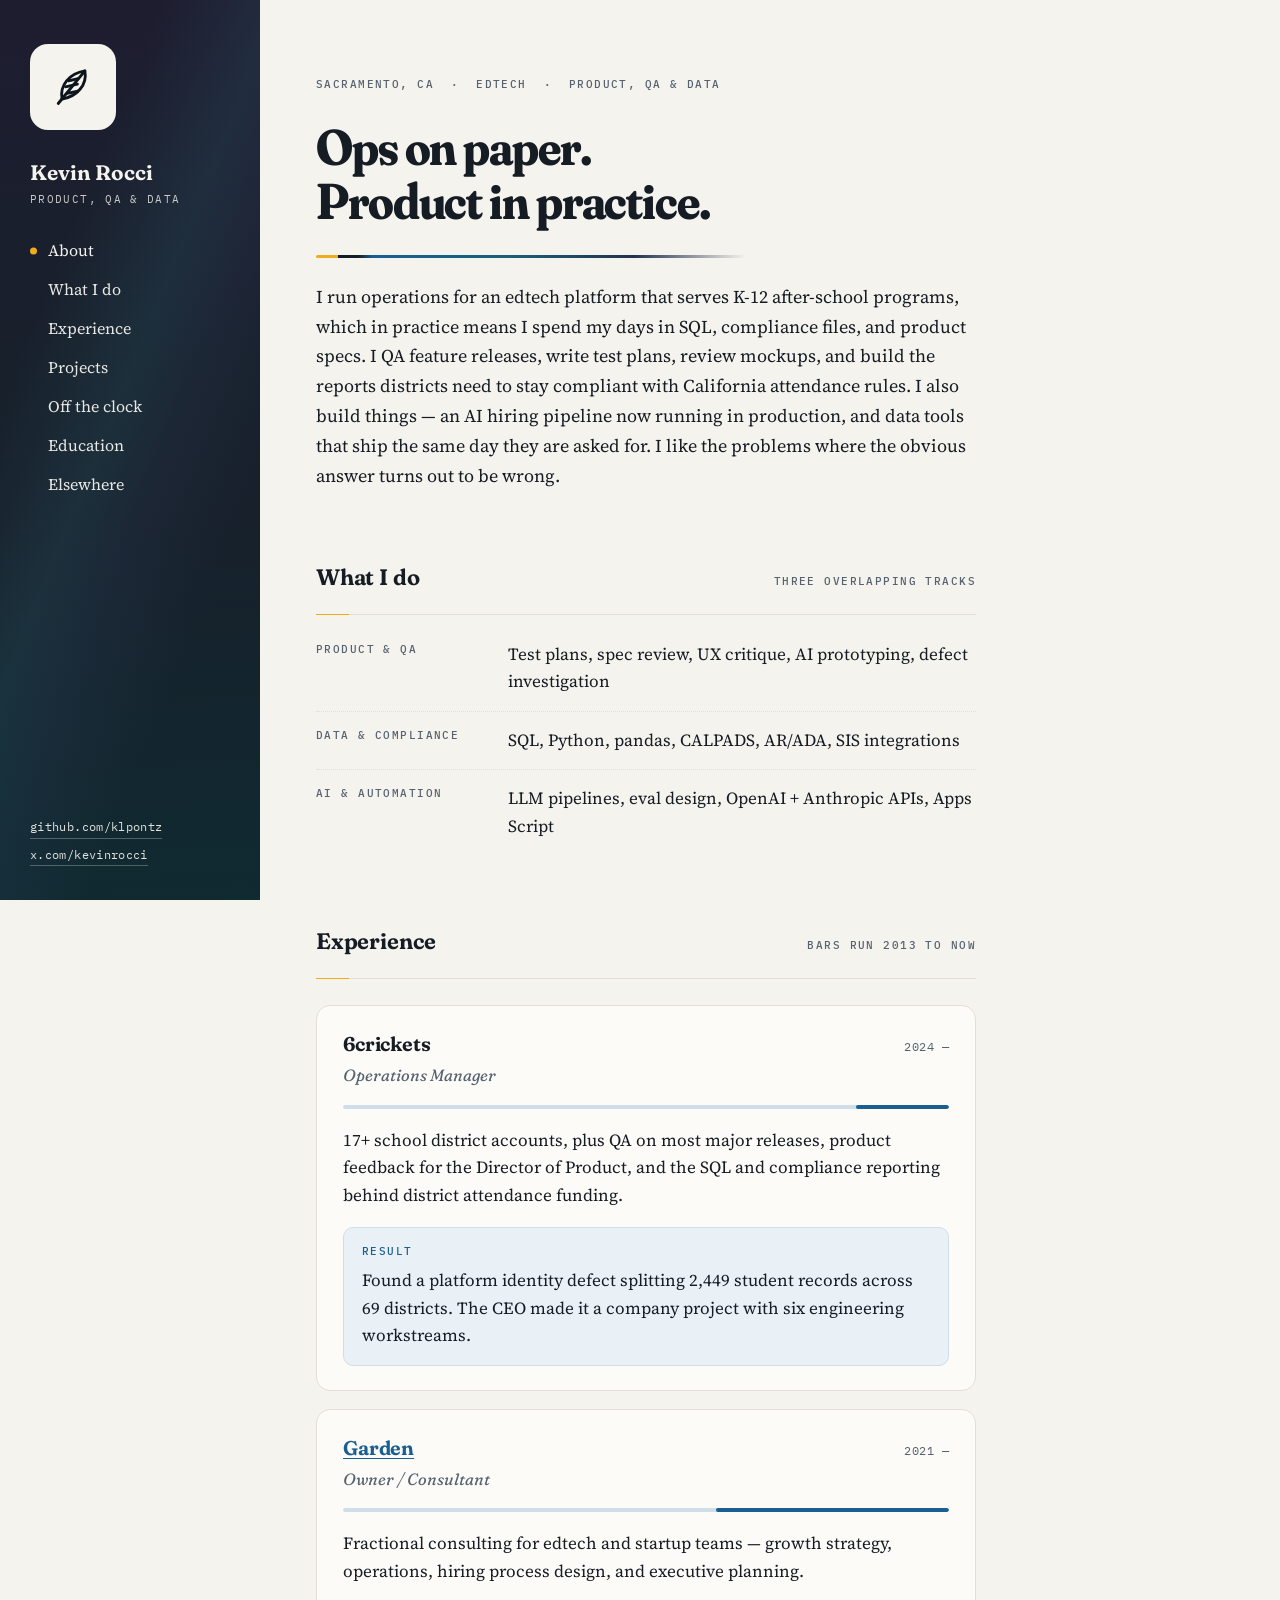
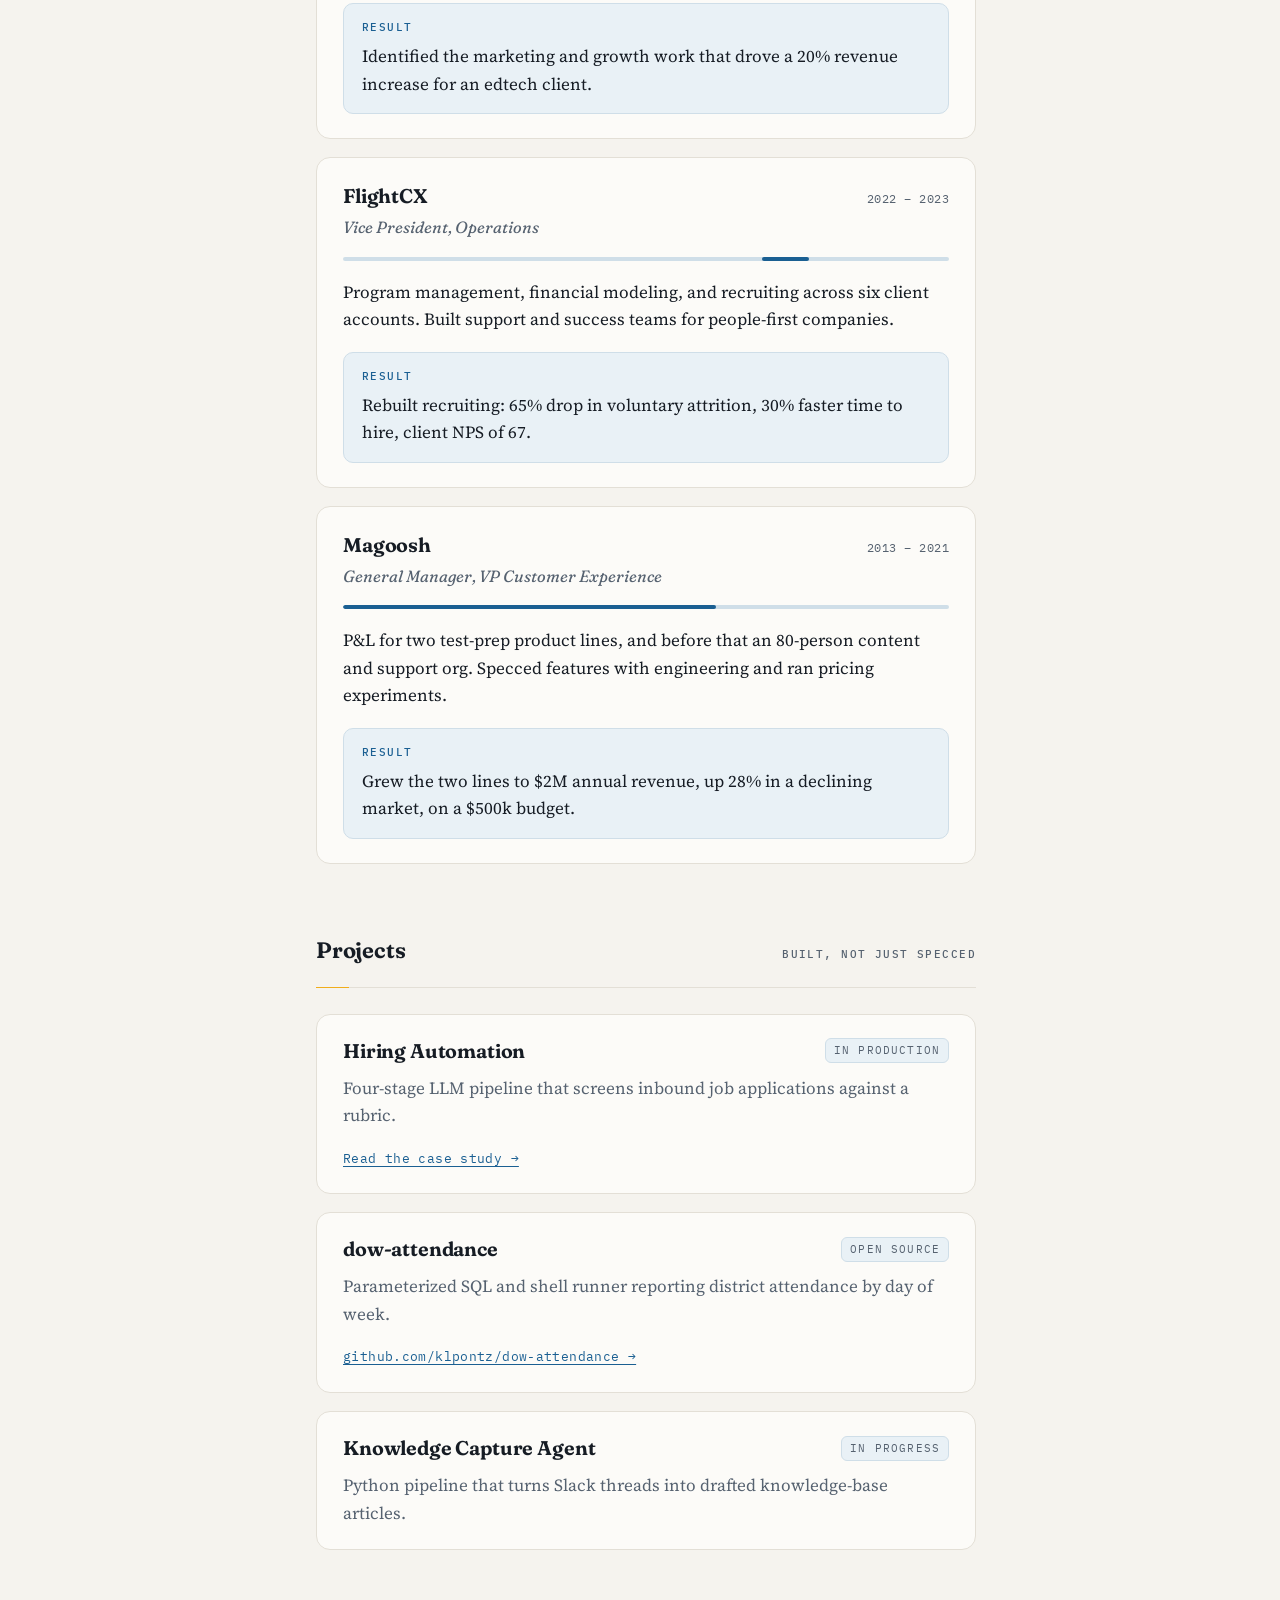
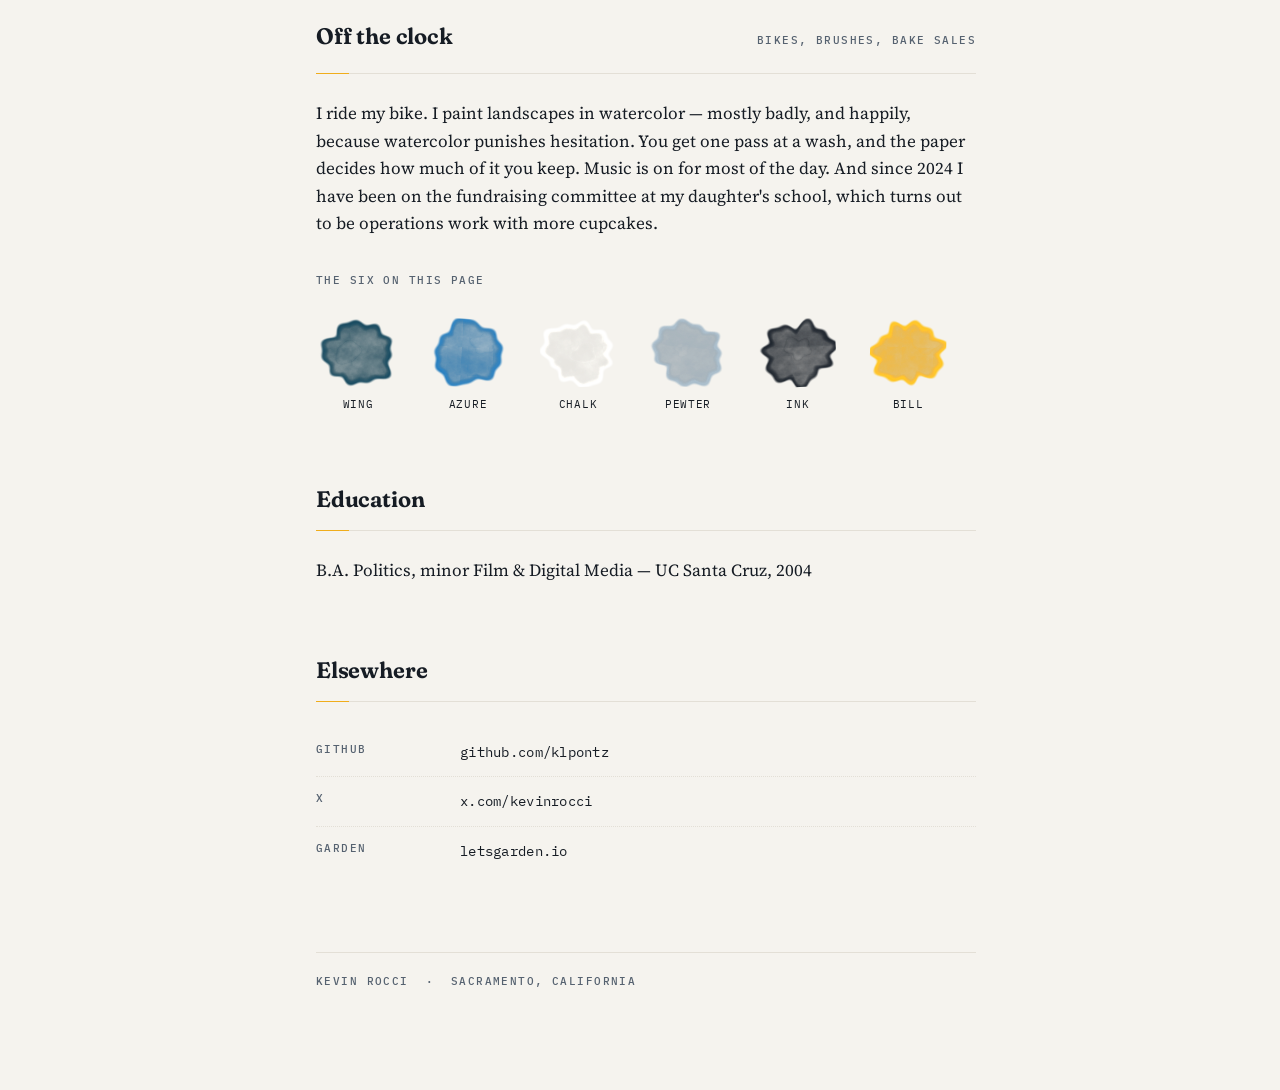
==== index.html @ 020a30ab "Personal site: home page and hiring automation case study Static site, no build step. Two pages shar" ====
<!doctype html>
<html lang="en">
<head>
<meta charset="utf-8">
<meta name="viewport" content="width=device-width, initial-scale=1">
<title>Kevin Rocci</title>
<meta name="description" content="Kevin Rocci — product, QA and data in edtech. Sacramento, California.">
<link rel="preconnect" href="https://fonts.googleapis.com">
<link rel="preconnect" href="https://fonts.gstatic.com" crossorigin>
<link rel="stylesheet" href="https://fonts.googleapis.com/css2?family=Fraunces:ital,opsz,wght,SOFT,WONK@0,9..144,300..900,0..100,0..1;1,9..144,300..900,0..100,0..1&family=Source+Serif+4:ital,opsz,wght@0,8..60,300..700;1,8..60,400..600&family=IBM+Plex+Mono:wght@400;500&display=swap">
<link rel="icon" href="favicon.svg" type="image/svg+xml">
<link rel="stylesheet" href="style.css">
</head>
<body class="home">

<div class="shell">

  <aside class="rail">
    <div class="monogram" role="img" aria-label="Feather"><svg viewBox="0 0 24 24" fill="none" stroke="currentColor" stroke-width="1.5" stroke-linecap="round" stroke-linejoin="round" aria-hidden="true"><path d="M18.2 3.6c1.4 7.3-4.2 13.4-11.9 14.7C4.9 11.3 10 4.9 18.2 3.6Z"/><path d="M4.3 20.6 18.2 3.6"/><path d="M8.9 15.3l5.6-1.1M8.1 11.9l6.2-1.4M9.7 8.8l4.9-1.2"/></svg></div>
    <div>
      <p class="rail-name">Kevin Rocci</p>
      <p class="rail-role">Product, QA &amp; Data</p>
    </div>

    <nav class="nav" aria-label="Sections">
      <a href="#about">About</a>
      <a href="#what-i-do">What I do</a>
      <a href="#experience">Experience</a>
      <a href="#projects">Projects</a>
      <a href="#off-the-clock">Off the clock</a>
      <a href="#education">Education</a>
      <a href="#elsewhere">Elsewhere</a>
    </nav>

    <div class="rail-foot">
      <a href="https://github.com/klpontz">github.com/klpontz</a>
      <a href="https://x.com/kevinrocci">x.com/kevinrocci</a>
    </div>
  </aside>

  <main>
    <div class="col">

      <header id="about">
        <p class="label" style="margin:0 0 26px">Sacramento, CA &nbsp;·&nbsp; Edtech &nbsp;·&nbsp; Product, QA &amp; Data</p>
        <h1>Ops on paper.<br>Product in practice.</h1>
        <div class="rule"></div>
        <p class="intro">I run operations for an edtech platform that serves K&#8209;12 after-school programs, which in practice means I spend my days in SQL, compliance files, and product specs. I QA feature releases, write test plans, review mockups, and build the reports districts need to stay compliant with California attendance rules. I also build things — an AI hiring pipeline now running in production, and data tools that ship the same day they are asked for. I like the problems where the obvious answer turns out to be wrong.</p>
      </header>

      <section id="what-i-do">
        <div class="sec-head">
          <h2>What I do</h2>
          <p class="label">Three overlapping tracks</p>
        </div>
        <dl class="skills">
          <div class="skill">
            <dt class="label">Product &amp; QA</dt>
            <dd>Test plans, spec review, UX critique, AI prototyping, defect investigation</dd>
          </div>
          <div class="skill">
            <dt class="label">Data &amp; Compliance</dt>
            <dd>SQL, Python, pandas, CALPADS, AR/ADA, SIS integrations</dd>
          </div>
          <div class="skill">
            <dt class="label">AI &amp; Automation</dt>
            <dd>LLM pipelines, eval design, OpenAI + Anthropic APIs, Apps Script</dd>
          </div>
        </dl>
      </section>

      <section id="experience">
        <div class="sec-head">
          <h2>Experience</h2>
          <p class="label">Bars run 2013 to now</p>
        </div>

        <div class="cards">

          <article class="card">
            <div class="card-head">
              <div>
                <h3>6crickets</h3>
                <p class="binomial">Operations Manager</p>
              </div>
              <span class="when">2024 —</span>
            </div>
            <div class="span"><i style="--a:84.6%; --w:15.4%"></i></div>
            <p class="did">17+ school district accounts, plus QA on most major releases, product feedback for the Director of Product, and the SQL and compliance reporting behind district attendance funding.</p>
            <div class="note">
              <span class="label">Result</span>
              <p>Found a platform identity defect splitting 2,449 student records across 69 districts. The CEO made it a company project with six engineering workstreams.</p>
            </div>
          </article>

          <article class="card">
            <div class="card-head">
              <div>
                <h3><a href="https://letsgarden.io/">Garden</a></h3>
                <p class="binomial">Owner / Consultant</p>
              </div>
              <span class="when">2021 —</span>
            </div>
            <div class="span"><i style="--a:61.5%; --w:38.5%"></i></div>
            <p class="did">Fractional consulting for edtech and startup teams — growth strategy, operations, hiring process design, and executive planning.</p>
            <div class="note">
              <span class="label">Result</span>
              <p>Identified the marketing and growth work that drove a 20% revenue increase for an edtech client.</p>
            </div>
          </article>

          <article class="card">
            <div class="card-head">
              <div>
                <h3>FlightCX</h3>
                <p class="binomial">Vice President, Operations</p>
              </div>
              <span class="when">2022 – 2023</span>
            </div>
            <div class="span"><i style="--a:69.2%; --w:7.7%"></i></div>
            <p class="did">Program management, financial modeling, and recruiting across six client accounts. Built support and success teams for people-first companies.</p>
            <div class="note">
              <span class="label">Result</span>
              <p>Rebuilt recruiting: 65% drop in voluntary attrition, 30% faster time to hire, client NPS of 67.</p>
            </div>
          </article>

          <article class="card">
            <div class="card-head">
              <div>
                <h3>Magoosh</h3>
                <p class="binomial">General Manager, VP Customer Experience</p>
              </div>
              <span class="when">2013 – 2021</span>
            </div>
            <div class="span"><i style="--a:0%; --w:61.5%"></i></div>
            <p class="did">P&amp;L for two test-prep product lines, and before that an 80-person content and support org. Specced features with engineering and ran pricing experiments.</p>
            <div class="note">
              <span class="label">Result</span>
              <p>Grew the two lines to $2M annual revenue, up 28% in a declining market, on a $500k budget.</p>
            </div>
          </article>

        </div>
      </section>

      <section id="projects">
        <div class="sec-head">
          <h2>Projects</h2>
          <p class="label">Built, not just specced</p>
        </div>

        <div class="cards proj">

          <article class="card">
            <div class="card-head">
              <h3>Hiring Automation</h3>
              <span class="tag">In production</span>
            </div>
            <p class="did">Four-stage LLM pipeline that screens inbound job applications against a rubric.</p>
            <p class="go-row"><a class="go" href="work/hiring-automation/">Read the case study &rarr;</a></p>
          </article>

          <article class="card">
            <div class="card-head">
              <h3>dow-attendance</h3>
              <span class="tag">Open source</span>
            </div>
            <p class="did">Parameterized SQL and shell runner reporting district attendance by day of week.</p>
            <p class="go-row"><a class="go" href="https://github.com/klpontz/dow-attendance">github.com/klpontz/dow-attendance &rarr;</a></p>
          </article>

          <article class="card">
            <div class="card-head">
              <h3>Knowledge Capture Agent</h3>
              <span class="tag">In progress</span>
            </div>
            <p class="did">Python pipeline that turns Slack threads into drafted knowledge-base articles.</p>
          </article>

        </div>
      </section>

      <section id="off-the-clock">
        <div class="sec-head">
          <h2>Off the clock</h2>
          <p class="label">Bikes, brushes, bake sales</p>
        </div>
        <p style="margin:0">I ride my bike. I paint landscapes in watercolor — mostly badly, and happily, because watercolor punishes hesitation. You get one pass at a wash, and the paper decides how much of it you keep. Music is on for most of the day. And since 2024 I have been on the fundraising committee at my daughter's school, which turns out to be operations work with more cupcakes.</p>

        <p class="label" style="margin:34px 0 0">The six on this page</p>
        <div class="swatches">
          <div class="chip-wrap"><div class="chip c1"></div><span class="chip-name">Wing</span></div>
          <div class="chip-wrap"><div class="chip c2"></div><span class="chip-name">Azure</span></div>
          <div class="chip-wrap"><div class="chip c3"></div><span class="chip-name">Chalk</span></div>
          <div class="chip-wrap"><div class="chip c4"></div><span class="chip-name">Pewter</span></div>
          <div class="chip-wrap"><div class="chip c5"></div><span class="chip-name">Ink</span></div>
          <div class="chip-wrap"><div class="chip c6"></div><span class="chip-name">Bill</span></div>
        </div>
      </section>

      <section id="education">
        <div class="sec-head">
          <h2>Education</h2>
        </div>
        <p style="margin:0">B.A. Politics, minor Film &amp; Digital Media — UC Santa Cruz, 2004</p>
      </section>

      <section id="elsewhere">
        <div class="sec-head">
          <h2>Elsewhere</h2>
        </div>
        <div class="links">
          <a href="https://github.com/klpontz">
            <span class="label">GitHub</span>
            <span class="dest">github.com/klpontz</span>
          </a>
          <a href="https://x.com/kevinrocci">
            <span class="label">X</span>
            <span class="dest">x.com/kevinrocci</span>
          </a>
          <a href="https://letsgarden.io/">
            <span class="label">Garden</span>
            <span class="dest">letsgarden.io</span>
          </a>
        </div>

        <footer>
          <p class="label" style="margin:0">Kevin Rocci &nbsp;·&nbsp; Sacramento, California</p>
        </footer>
      </section>

    </div>
  </main>
</div>

<script src="nav.js"></script>
</body>
</html>
---- style.css ----
/* ------------------------------------------------------------------
   kevinrocci.com — shared stylesheet

   Palette      Yellow-billed magpie (Pica nuttalli), a Central Valley
                endemic. Two large neutral fields interrupted by two
                saturated marks — the iridescent wing and the bill.
                See the :root block for the six values and the reasoning.

   Layout       Fixed 260px iridescent rail, chalk content column.
                Collapses to a top bar under 880px.
   Type         Fraunces (display, WONK axis on — the wobble is the
                point), Source Serif 4 (body), IBM Plex Mono (labels).
   Cards        Field-guide entries, not data tables. Employer reads as
                a common name, role as its binomial in italic. Each card
                carries a span bar on a shared 2013–now axis, so reading
                down the stack shows the arc.
   Theme        Deliberately single-theme. Every color painted
                explicitly, so the page holds on any ground.
   Swatches     Real PNG washes, generated by tools/make-swatches.py
                into img/magpie/. Re-run to reroll, or change SEED for a
                different set of accidents. To use hand-painted scans
                instead, drop them in under the same six filenames.

   Page classes body.home and body.case carry the few divergences.
   ------------------------------------------------------------------ */

:root {
  /* ------------------------------------------------------------------
     Yellow-billed magpie (Pica nuttalli) — a Central Valley endemic,
     which is to say it lives here and almost nowhere else.

     The bird is built from two enormous neutral fields interrupted by
     exactly two saturated marks: the iridescent wing and the bill. The
     page is built the same way. Nothing sits in the middle.

     The black is never #000 — a magpie's black is structural colour,
     shifting blue, green and violet with the angle of the light. The
     rail carries that shift. The white is warm, not paper-white.
     ------------------------------------------------------------------ */
  --ground:    #F5F3EE;  /* belly and scapulars */
  --surface:   #FCFBF8;  /* the same, one step up */
  --text:      #161C24;  /* head and breast */
  --text-soft: #566270;
  --rail-bg:   #17202B;  /* base of the iridescent black */
  --rail-deep: #0E141B;
  --rail-fg-rgb: 245, 243, 238;
  --accent:    #1A5F92;  /* the blue that catches the light */
  --fill-edge: #CFDEE8;
  --fill:      #E9F1F6;
  --spark:     #F0AD1B;  /* bill and eye ring */
  --line:      #E3DFD6;

  /* Iridescence, sampled across the wing and tail. Violet at the head
     end, teal at the tail end — the direction the bird actually runs. */
  --irid-violet: #1E1D30;
  --irid-blue:   #17202B;
  --irid-teal:   #102A31;

  --rail-w: 260px;
  --display: "Fraunces", "Source Serif 4", Charter, Georgia, serif;
  --serif: "Source Serif 4", Charter, "Iowan Old Style", Georgia, serif;
  --mono:  "IBM Plex Mono", ui-monospace, SFMono-Regular, Menlo, monospace;
}

* { box-sizing: border-box; }

html { -webkit-text-size-adjust: 100%; }

body {
  margin: 0;
  background: var(--ground);
  color: var(--text);
  font-family: var(--serif);
  font-size: 17px;
  line-height: 1.62;
  -webkit-font-smoothing: antialiased;
}

img { max-width: 100%; }

a { color: var(--accent); text-decoration-thickness: 1px; text-underline-offset: 3px; }
a:hover { color: var(--text); text-decoration-color: var(--spark); }
:focus-visible { outline: 2px solid var(--spark); outline-offset: 3px; border-radius: 4px; }

.label {
  font-family: var(--mono);
  font-size: 11px;
  font-weight: 500;
  letter-spacing: 0.13em;
  text-transform: uppercase;
  color: var(--text-soft);
}

/* ---------- shell ---------- */

.shell { display: flex; min-height: 100vh; align-items: stretch; }

/* ---------- rail ---------- */

.rail {
  width: var(--rail-w);
  flex: 0 0 var(--rail-w);
  /* Structural colour, not pigment. A magpie's black is an
     interference effect, so it shifts violet at the head and teal down
     the tail. Two stacked gradients: the body shift, and a soft sheen
     raking across it the way light catches the barbs. */
  background:
    linear-gradient(112deg,
      transparent 26%,
      rgba(64, 148, 168, 0.13) 45%,
      rgba(96, 122, 190, 0.07) 56%,
      transparent 72%),
    linear-gradient(176deg,
      var(--irid-violet) 0%,
      var(--irid-blue) 42%,
      var(--irid-blue) 58%,
      var(--irid-teal) 100%);
  background-color: var(--rail-bg);
  color: var(--ground);
  padding: 44px 30px 34px;
  display: flex;
  flex-direction: column;
  gap: 30px;
  position: sticky;
  top: 0;
  height: 100vh;
}
body.case .rail { padding: 40px 30px 34px; gap: 26px; }

.back {
  font-family: var(--mono);
  font-size: 11.5px;
  letter-spacing: 0.08em;
  text-transform: uppercase;
  color: rgba(var(--rail-fg-rgb), 0.88);
  text-decoration: none;
}
.back:hover { color: var(--spark); }

/* The white block on the dark rail is the magpie's scapular patch —
   the one hard-edged white shape on an otherwise black bird. It is why
   the mark sits in a filled box rather than floating free. */
.monogram {
  width: 86px; height: 86px;
  background: var(--ground);
  color: var(--rail-deep);
  display: grid; place-items: center;
  border-radius: 18px;
  text-decoration: none;
}
.monogram svg { width: 46px; height: 46px; display: block; }
body.case .monogram { width: 74px; height: 74px; border-radius: 16px; }
body.case .monogram svg { width: 40px; height: 40px; }
a.monogram:hover { color: var(--accent); }

.rail-name { font-size: 21px; font-weight: 600; line-height: 1.2; margin: 0; }
body.case .rail-name { font-size: 19px; line-height: 1.25; }

.rail-role {
  font-family: var(--mono); font-size: 10.5px; letter-spacing: 0.13em;
  text-transform: uppercase; color: rgba(var(--rail-fg-rgb), 0.80); margin: 6px 0 0;
}

.nav { display: flex; flex-direction: column; gap: 1px; margin-top: -6px; }
body.case .nav { margin-top: 0; }

.nav a {
  position: relative; display: block;
  padding: 6px 0 6px 18px;
  font-size: 16px;
  color: rgba(var(--rail-fg-rgb), 0.94);
  text-decoration: none;
  transition: color 140ms ease;
}
body.case .nav a { padding: 5px 0 5px 18px; font-size: 15.5px; }

.nav a::before {
  content: ""; position: absolute; left: 0; top: 50%;
  width: 7px; height: 7px; border-radius: 50%;
  background: var(--spark);
  transform: translateY(-50%) scale(0);
  transition: transform 160ms ease;
}
.nav a:hover, .nav a.is-active { color: var(--ground); }
.nav a.is-active::before { transform: translateY(-50%) scale(1); }

.rail-foot { margin-top: auto; display: flex; flex-direction: column; gap: 6px; }
.rail-foot a {
  font-family: var(--mono); font-size: 12px; letter-spacing: 0.03em;
  color: rgba(var(--rail-fg-rgb), 0.92); text-decoration: none;
  border-bottom: 1px solid rgba(var(--rail-fg-rgb), 0.28);
  align-self: flex-start; padding-bottom: 1px;
}
.rail-foot a:hover { color: var(--ground); border-bottom-color: var(--spark); }

/* ---------- content ---------- */

main { flex: 1 1 auto; min-width: 0; padding: 76px 56px 100px; }
body.case main { padding: 72px 56px 110px; }

.col { max-width: 660px; }
body.case .col { max-width: 680px; }

h1 {
  font-size: clamp(2.4rem, 4.6vw, 3.15rem);
  font-weight: 600; line-height: 1.08; letter-spacing: -0.015em;
  margin: 0; text-wrap: balance;
}
body.case h1 { font-size: clamp(2.2rem, 4.2vw, 2.95rem); line-height: 1.1; }

/* The rule reads left to right the way the bird does: bill, head,
   wing, then that ridiculous tail running out to nothing. A
   yellow-billed magpie's tail is longer than its body, so the rule is
   long and thin rather than short and thick. */
.rule {
  width: 100%;
  max-width: 430px;
  height: 3px;
  border-radius: 2px;
  margin: 26px 0 24px;
  background: linear-gradient(90deg,
    var(--spark) 0, var(--spark) 22px,
    var(--text) 22px, var(--text) 42px,
    var(--accent) 56px,
    #1C5E77 46%,
    #23324F 74%,
    rgba(35, 50, 79, 0) 100%);
}
body.case .rule { margin: 24px 0 26px; }

.intro { margin: 0; font-size: 18px; line-height: 1.66; }
.lede { font-size: 18.5px; line-height: 1.6; margin: 0; }

section { margin-top: 68px; scroll-margin-top: 28px; }
body.case section { margin-top: 60px; scroll-margin-top: 26px; }

h2 { font-size: 1.4rem; font-weight: 600; letter-spacing: -0.008em; margin: 0; }
body.case h2 { font-size: 1.45rem; letter-spacing: -0.01em; margin: 0 0 18px; text-wrap: balance; }
h2 .n {
  font-family: var(--mono); font-size: 12px; font-weight: 500;
  letter-spacing: 0.1em; color: var(--accent);
  display: block; margin-bottom: 7px;
}

body.case p { margin: 0 0 17px; }
body.case section p:last-child { margin-bottom: 0; }

strong { font-weight: 600; }

.sec-head {
  display: flex; align-items: baseline; justify-content: space-between; gap: 24px;
  padding-bottom: 12px; margin-bottom: 26px;
  /* A hairline that starts as bill yellow and hands off to the rule
     colour, so every section carries a trace of the same bird. */
  border-bottom: 1px solid transparent;
  border-image: linear-gradient(90deg,
    var(--spark) 0, var(--spark) 34px,
    var(--line) 34px, var(--line) 100%) 1;
}
.sec-head .label { text-align: right; }

/* ---------- what I do ---------- */

.skills { margin: 0; }
.skill {
  display: grid; grid-template-columns: 172px 1fr; gap: 20px;
  padding: 15px 0; border-top: 1px dotted var(--line);
}
.skill:first-child { border-top: none; padding-top: 0; }
.skill dd { margin: 0; }

/* ---------- field-guide cards ---------- */

.cards { display: flex; flex-direction: column; gap: 18px; }

.card {
  background: var(--surface);
  border: 1px solid var(--line);
  border-radius: 14px;
  padding: 22px 26px 24px;
}

.card-head {
  display: flex; align-items: baseline; justify-content: space-between;
  gap: 18px; flex-wrap: wrap;
}
.card-head h3 { margin: 0; font-size: 1.24rem; font-weight: 600; letter-spacing: -0.008em; }
.card-head .when {
  font-family: var(--mono); font-size: 12px; letter-spacing: 0.04em;
  color: var(--text-soft); white-space: nowrap; font-variant-numeric: tabular-nums;
}
.binomial { font-style: italic; font-size: 1.02rem; color: var(--text-soft); margin: 2px 0 0; }

/* span bar on a shared 2013–now axis */
.span {
  height: 4px; background: var(--fill-edge); border-radius: 3px;
  margin: 16px 0 18px; position: relative; overflow: hidden;
}
.span i {
  position: absolute; top: 0; bottom: 0;
  left: var(--a); width: var(--w); min-width: 9px;
  background: var(--accent); border-radius: 3px;
}

.card p.did { margin: 0; }

.note {
  background: var(--fill);
  border: 1px solid var(--fill-edge);
  border-radius: 10px;
  padding: 15px 18px;
  margin-top: 18px;
}
.note .label { display: block; margin-bottom: 6px; color: var(--accent); }
.note p { margin: 0; }
body.case .note { border-radius: 12px; padding: 18px 22px; margin: 22px 0; }
body.case .note p:last-child { margin-bottom: 0; }

/* ---------- projects ---------- */

.proj .card { padding: 20px 26px 22px; }
.proj .card-head { align-items: center; }
.proj p.did { margin-top: 8px; color: var(--text-soft); }
.proj .go { font-family: var(--mono); font-size: 12.5px; letter-spacing: 0.03em; }
.proj .go-row { margin: 14px 0 0; }

.tag {
  font-family: var(--mono); font-size: 10.5px; letter-spacing: 0.11em;
  text-transform: uppercase; color: var(--text-soft);
  background: var(--fill); border: 1px solid var(--fill-edge);
  padding: 3px 8px; border-radius: 6px; white-space: nowrap;
}

/* ---------- watercolor swatches ---------- */

.swatches { display: flex; flex-wrap: wrap; gap: 26px; margin-top: 30px; }
.chip-wrap { width: 84px; text-align: center; }
.chip {
  width: 76px; height: 68px; margin: 0 auto 9px;
  background-repeat: no-repeat;
  background-position: center;
  background-size: contain;
}
.chip-name {
  font-family: var(--mono); font-size: 10.5px; letter-spacing: 0.07em;
  text-transform: uppercase; display: block; color: var(--text);
}
.chip-src {
  font-size: 12.5px; font-style: italic; color: var(--text-soft);
  display: block; line-height: 1.3; margin-top: 2px;
}

.c1 { background-image: url("img/magpie/swatch-wing.png");   transform: rotate(-4deg); }
.c2 { background-image: url("img/magpie/swatch-azure.png");  transform: rotate(3deg); }
.c3 { background-image: url("img/magpie/swatch-chalk.png");  transform: rotate(-2deg); }
.c4 { background-image: url("img/magpie/swatch-pewter.png"); transform: rotate(5deg); }
.c5 { background-image: url("img/magpie/swatch-ink.png");    transform: rotate(-3deg); }
.c6 { background-image: url("img/magpie/swatch-bill.png");   transform: rotate(2deg); }

/* ---------- link list ---------- */

.links { display: flex; flex-direction: column; }
.links a {
  display: grid; grid-template-columns: 124px 1fr; gap: 20px;
  padding: 13px 0; border-top: 1px dotted var(--line);
  text-decoration: none; color: var(--text);
}
.links a:first-child { border-top: none; }
.links a:hover .dest { color: var(--accent); text-decoration: underline; text-underline-offset: 3px; }
.dest { font-family: var(--mono); font-size: 14px; letter-spacing: 0.02em; }


/* ---------- case study only ---------- */

.meta {
  margin: 30px 0 0;
  border-top: 1px solid var(--line);
  border-bottom: 1px solid var(--line);
  padding: 6px 0;
}
.meta div { display: grid; grid-template-columns: 92px 1fr; gap: 20px; padding: 9px 0; }
.meta div + div { border-top: 1px dotted var(--line); }
.meta p { margin: 0; font-size: 16px; }

/* the four stages are a real sequence, so they are numbered */
.stages { list-style: none; margin: 0; padding: 0; counter-reset: s; }
.stages li {
  counter-increment: s;
  display: grid; grid-template-columns: 46px 1fr; gap: 20px;
  padding: 16px 0;
  border-top: 1px solid var(--line);
}
.stages li:first-child { border-top: none; padding-top: 4px; }
.stages li::before {
  content: counter(s, decimal-leading-zero);
  font-family: var(--mono); font-size: 13px; color: var(--accent);
  padding-top: 4px;
}
.stages h3 { margin: 0 0 3px; font-size: 1.06rem; font-weight: 600; }
.stages p { margin: 0; color: var(--text-soft); }

.find { margin: 26px 0; }
.find h3 { font-size: 1.06rem; font-weight: 600; margin: 0 0 6px; text-wrap: balance; }
.find + .find { border-top: 1px solid var(--line); padding-top: 22px; }

ul.plain { margin: 0 0 17px; padding-left: 20px; }
ul.plain li { margin-bottom: 8px; }

.scroller { overflow-x: auto; border-radius: 12px; border: 1px solid var(--line); background: var(--surface); }
table { border-collapse: collapse; width: 100%; min-width: 520px; font-size: 15.5px; }
th, td { text-align: left; padding: 12px 18px; vertical-align: top; }
thead th {
  font-family: var(--mono); font-size: 10.5px; letter-spacing: 0.12em;
  text-transform: uppercase; color: var(--text-soft); font-weight: 500;
  border-bottom: 1px solid var(--line);
}
tbody tr + tr td { border-top: 1px dotted var(--line); }
tbody td:first-child { padding-right: 26px; }

/* ---------- footer ---------- */

footer { margin-top: 76px; padding-top: 20px; border-top: 1px solid var(--line); }
body.case footer {
  margin-top: 66px;
  display: flex; flex-wrap: wrap; gap: 14px 26px; align-items: baseline;
}

/* ---------- motion ---------- */

@media (prefers-reduced-motion: reduce) { * { transition: none !important; } }

/* ---------- narrow ---------- */

@media (max-width: 880px) {
  .shell { flex-direction: column; }
  .rail, body.case .rail {
    width: 100%; flex: none; height: auto; position: static;
    padding: 26px 24px 22px; gap: 18px;
  }
  .monogram, body.case .monogram { width: 58px; height: 58px; font-size: 24px; border-radius: 11px; }
  .nav, body.case .nav { flex-direction: row; flex-wrap: wrap; gap: 4px 20px; margin-top: 0; }
  .nav a, body.case .nav a { padding: 2px 0 2px 15px; font-size: 15px; }
  .rail-foot { margin-top: 4px; flex-direction: row; flex-wrap: wrap; gap: 16px; }
  main, body.case main { padding: 40px 24px 64px; }
  .skill { grid-template-columns: 1fr; gap: 4px; }
  .card { padding: 19px 20px 21px; }
  .links a { grid-template-columns: 1fr; gap: 3px; }
  .meta div { grid-template-columns: 1fr; gap: 2px; }
  .stages li { grid-template-columns: 1fr; gap: 4px; }
  .stages li::before { padding-top: 0; }
}

/* ------------------------------------------------------------------
   Display face — Fraunces with the WONK axis on.

   Fraunces is a variable "old-style" face with two joy axes: SOFT
   rounds the terminals, WONK swaps in the wobbly single-storey
   alternates. Both are turned up here on purpose. The body face stays
   Source Serif 4, which is quiet enough to read a long case study in.
   Set opsz per size so the large type keeps its contrast.
   ------------------------------------------------------------------ */

h1, h2, h3, .rail-name, .monogram {
  font-family: var(--display);
  font-variation-settings: "SOFT" 60, "WONK" 1;
  font-optical-sizing: auto;
}

h1 {
  font-weight: 700;
  letter-spacing: -0.022em;
  font-variation-settings: "opsz" 120, "SOFT" 70, "WONK" 1;
}
body.case h1 { font-variation-settings: "opsz" 96, "SOFT" 70, "WONK" 1; }

h2 { font-weight: 650; font-variation-settings: "opsz" 40, "SOFT" 60, "WONK" 1; }
h3, .card-head h3 { font-weight: 650; font-variation-settings: "opsz" 24, "SOFT" 60, "WONK" 1; }

.rail-name { font-weight: 650; font-variation-settings: "opsz" 24, "SOFT" 60, "WONK" 1; }
.monogram { font-weight: 700; font-variation-settings: "opsz" 72, "SOFT" 80, "WONK" 1; }

/* The binomial reads as a field-guide sub-name, so it takes the
   display face in italic rather than the body italic. */
.binomial {
  font-family: var(--display);
  font-variation-settings: "opsz" 20, "SOFT" 70, "WONK" 1;
  font-weight: 400;
}

/* ------------------------------------------------------------------
   Small moments — the difference between a resume and a person.
   ------------------------------------------------------------------ */

/* Cards lift a hair on hover. Enough to feel alive, not enough to
   distract while reading. */
.card { transition: transform 200ms ease, border-color 200ms ease; }
.cards a:focus-visible ~ .card { border-color: var(--spark); }
.proj .card:hover, .cards .card:hover {
  transform: translateY(-2px);
  border-color: var(--fill-edge);
}

/* The swatches tilt when you point at them, the way a paint chip does
   when you pick it up. Each already sits at its own angle. */
.chip { transition: transform 260ms cubic-bezier(.34,1.4,.64,1); }
.chip-wrap:hover .chip { transform: rotate(0deg) scale(1.14); }

/* The monogram is the only mark on the page, so let it react. */
.monogram { transition: transform 240ms cubic-bezier(.34,1.4,.64,1); }
.rail:hover .monogram { transform: rotate(-3deg); }

@media (prefers-reduced-motion: reduce) {
  .card:hover, .chip-wrap:hover .chip, .rail:hover .monogram { transform: none; }
}
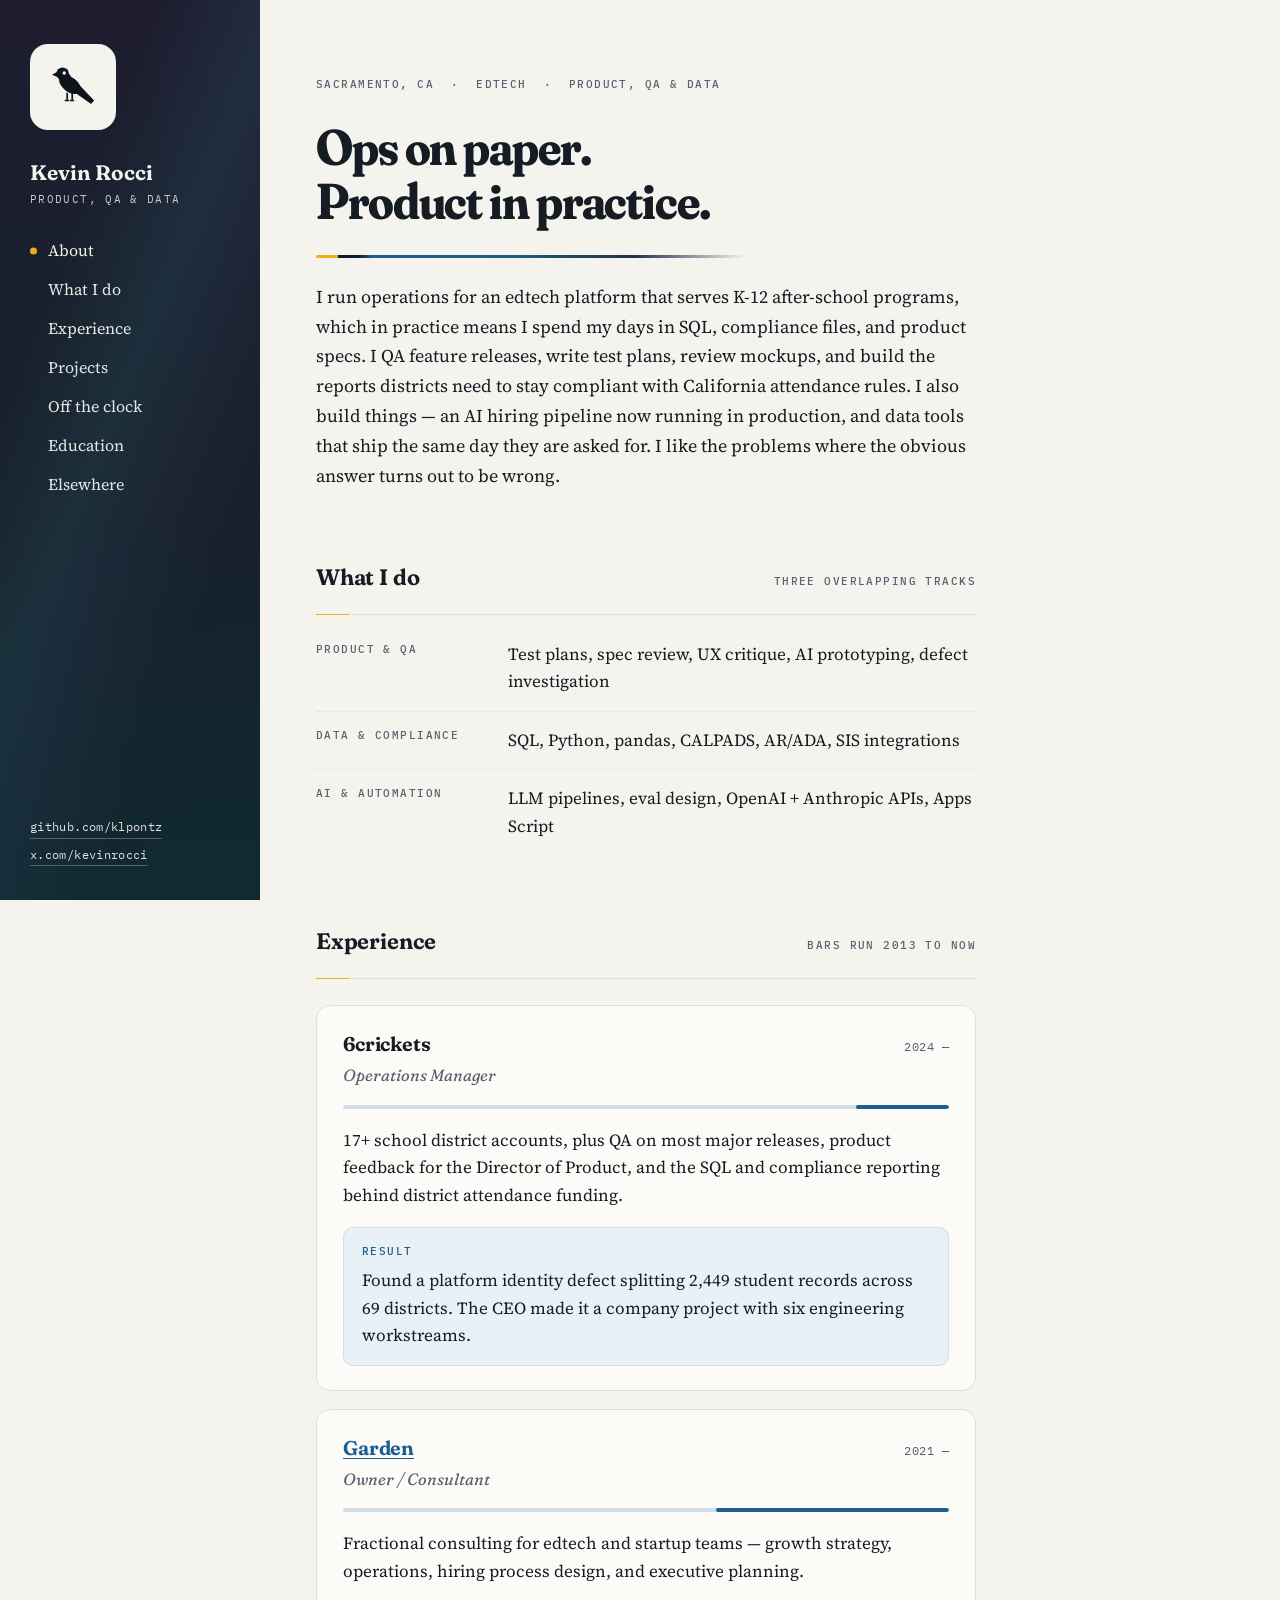
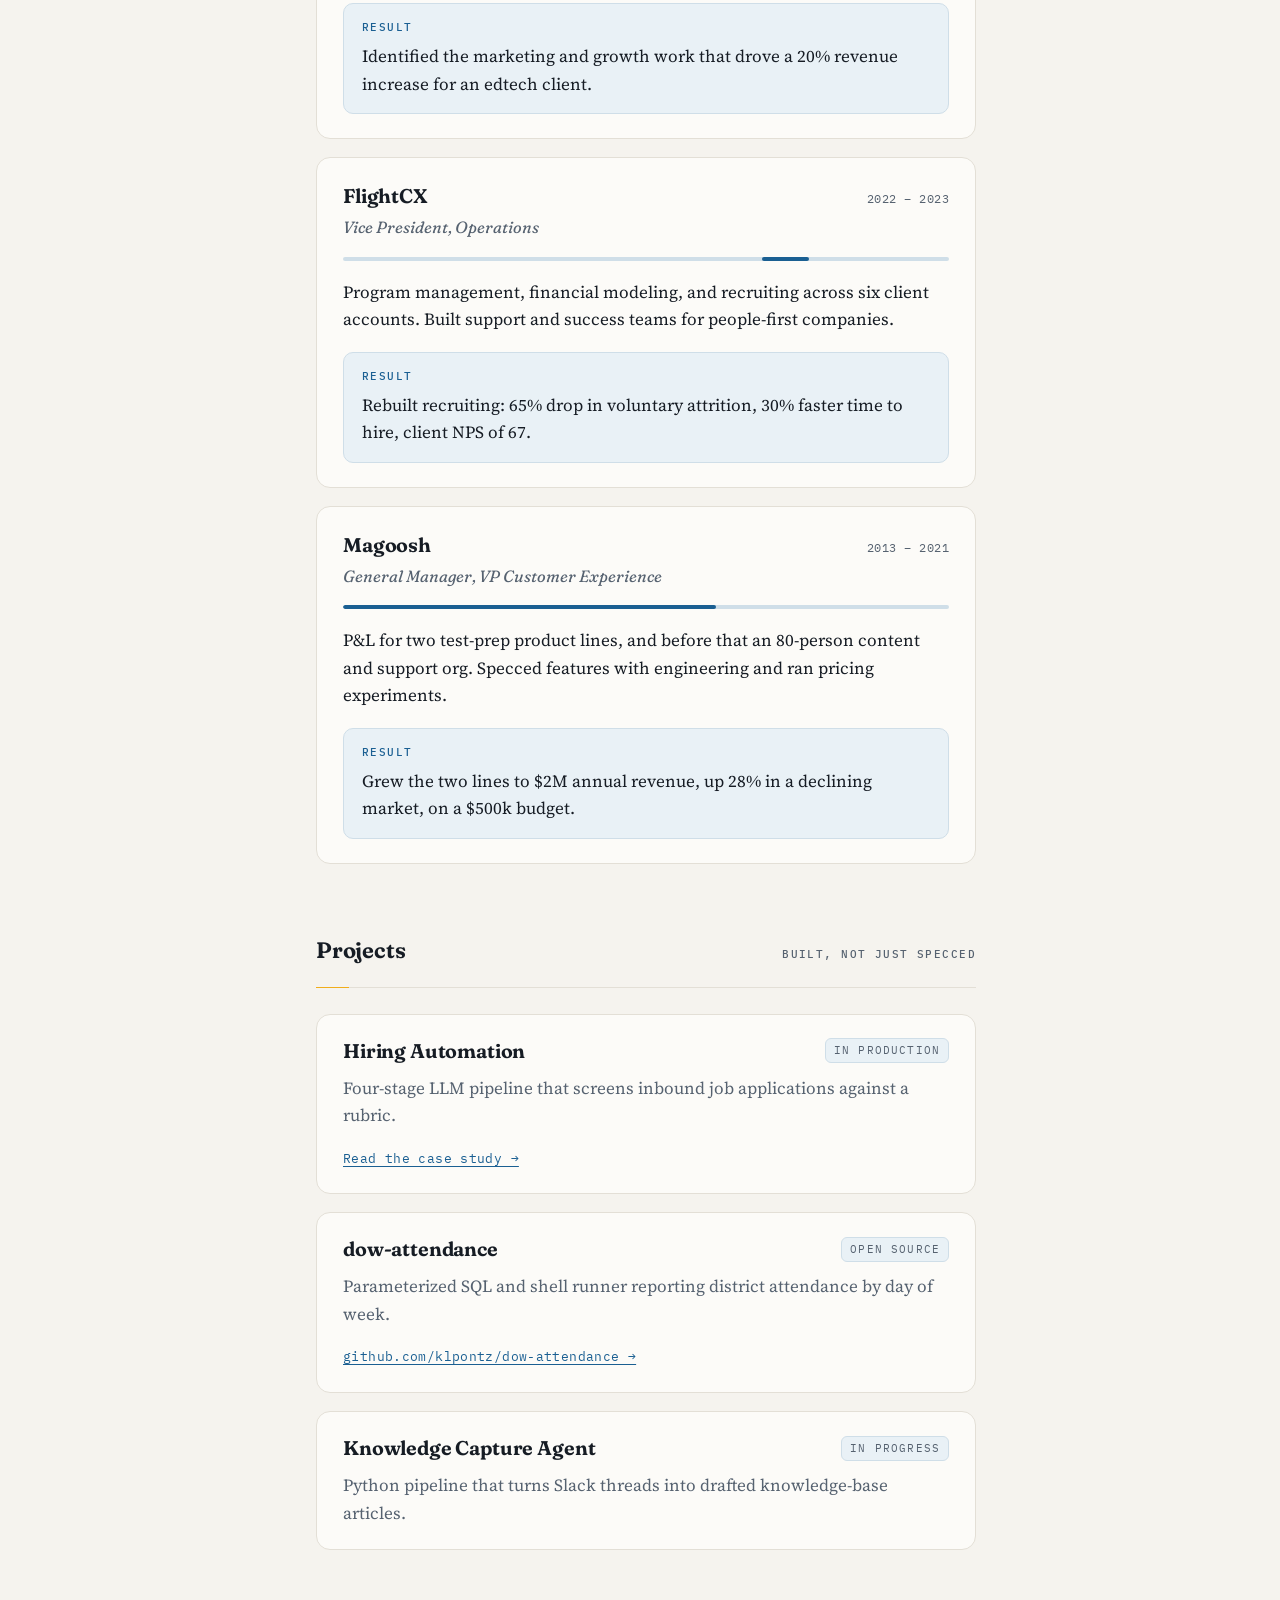
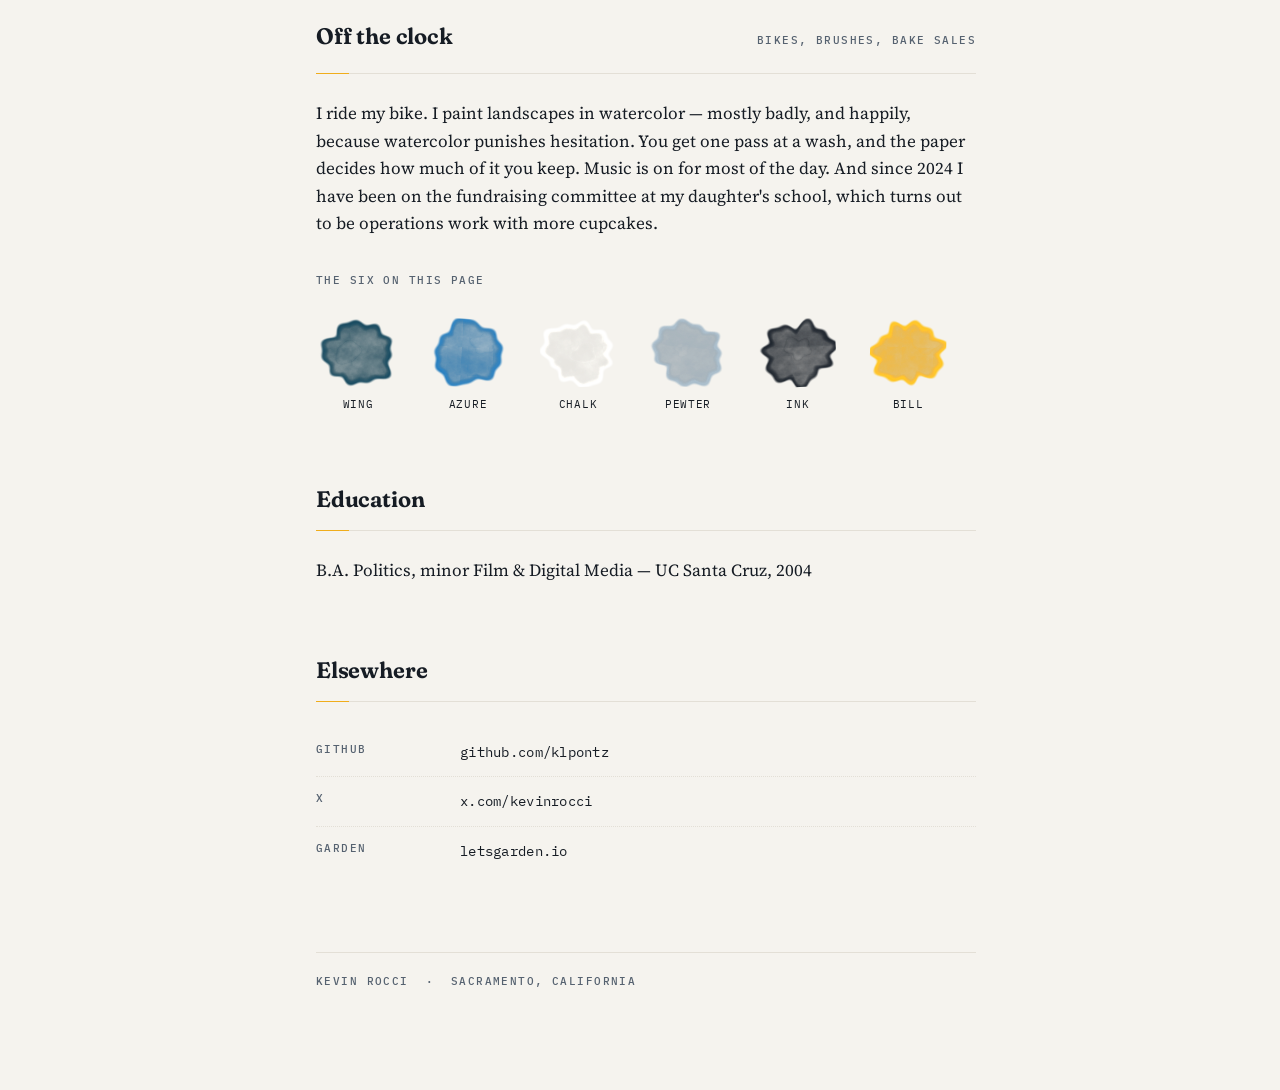
==== commit b4014ebc: "Replace the feather mark with a magpie silhouette The feather was generic — it could have belonged t" ====
--- a/index.html
+++ b/index.html
@@ -16,7 +16,7 @@
 <div class="shell">
 
   <aside class="rail">
-    <div class="monogram" role="img" aria-label="Feather"><svg viewBox="0 0 24 24" fill="none" stroke="currentColor" stroke-width="1.5" stroke-linecap="round" stroke-linejoin="round" aria-hidden="true"><path d="M18.2 3.6c1.4 7.3-4.2 13.4-11.9 14.7C4.9 11.3 10 4.9 18.2 3.6Z"/><path d="M4.3 20.6 18.2 3.6"/><path d="M8.9 15.3l5.6-1.1M8.1 11.9l6.2-1.4M9.7 8.8l4.9-1.2"/></svg></div>
+    <div class="monogram" role="img" aria-label="Yellow-billed magpie"><svg viewBox="0 0 32 32" aria-hidden="true"> <mask id="magpie-eye"> <rect width="32" height="32" fill="#fff"/> <circle cx="10.6" cy="7.4" r="1.05" fill="#000"/> </mask> <g fill="currentColor" mask="url(#magpie-eye)"> <path d="M0 -3.0 L16.5 -1.4 L16.5 1.4 L0 3.0 Z" transform="translate(15.6 14.6) rotate(41)"/> <ellipse cx="14.2" cy="14.6" rx="7.6" ry="4.5" transform="rotate(36 14.2 14.6)"/> <ellipse cx="11.2" cy="10.6" rx="3.7" ry="3.4"/> <circle cx="9.6" cy="7.9" r="3.9"/> <path d="M6.6 6.4 L3.1 8.4 L6.8 10.0 Z"/> <path d="M11.9 19.5h1.05v4.3h-1.05z M15.0 19.4h1.05v4.4h-1.05z"/> <path d="M10.9 23.8h2.7v0.95h-2.7z M14.0 23.8h2.7v0.95h-2.7z"/> </g> </svg></div>
     <div>
       <p class="rail-name">Kevin Rocci</p>
       <p class="rail-role">Product, QA &amp; Data</p>
--- a/style.css
+++ b/style.css
@@ -139,7 +139,8 @@
 
 /* The white block on the dark rail is the magpie's scapular patch —
    the one hard-edged white shape on an otherwise black bird. It is why
-   the mark sits in a filled box rather than floating free. */
+   the mark sits in a filled box rather than floating free, and why the
+   favicon repeats the same box. */
 .monogram {
   width: 86px; height: 86px;
   background: var(--ground);
@@ -148,9 +149,9 @@
   border-radius: 18px;
   text-decoration: none;
 }
-.monogram svg { width: 46px; height: 46px; display: block; }
+.monogram svg { width: 52px; height: 52px; display: block; }
 body.case .monogram { width: 74px; height: 74px; border-radius: 16px; }
-body.case .monogram svg { width: 40px; height: 40px; }
+body.case .monogram svg { width: 45px; height: 45px; }
 a.monogram:hover { color: var(--accent); }
 
 .rail-name { font-size: 21px; font-weight: 600; line-height: 1.2; margin: 0; }
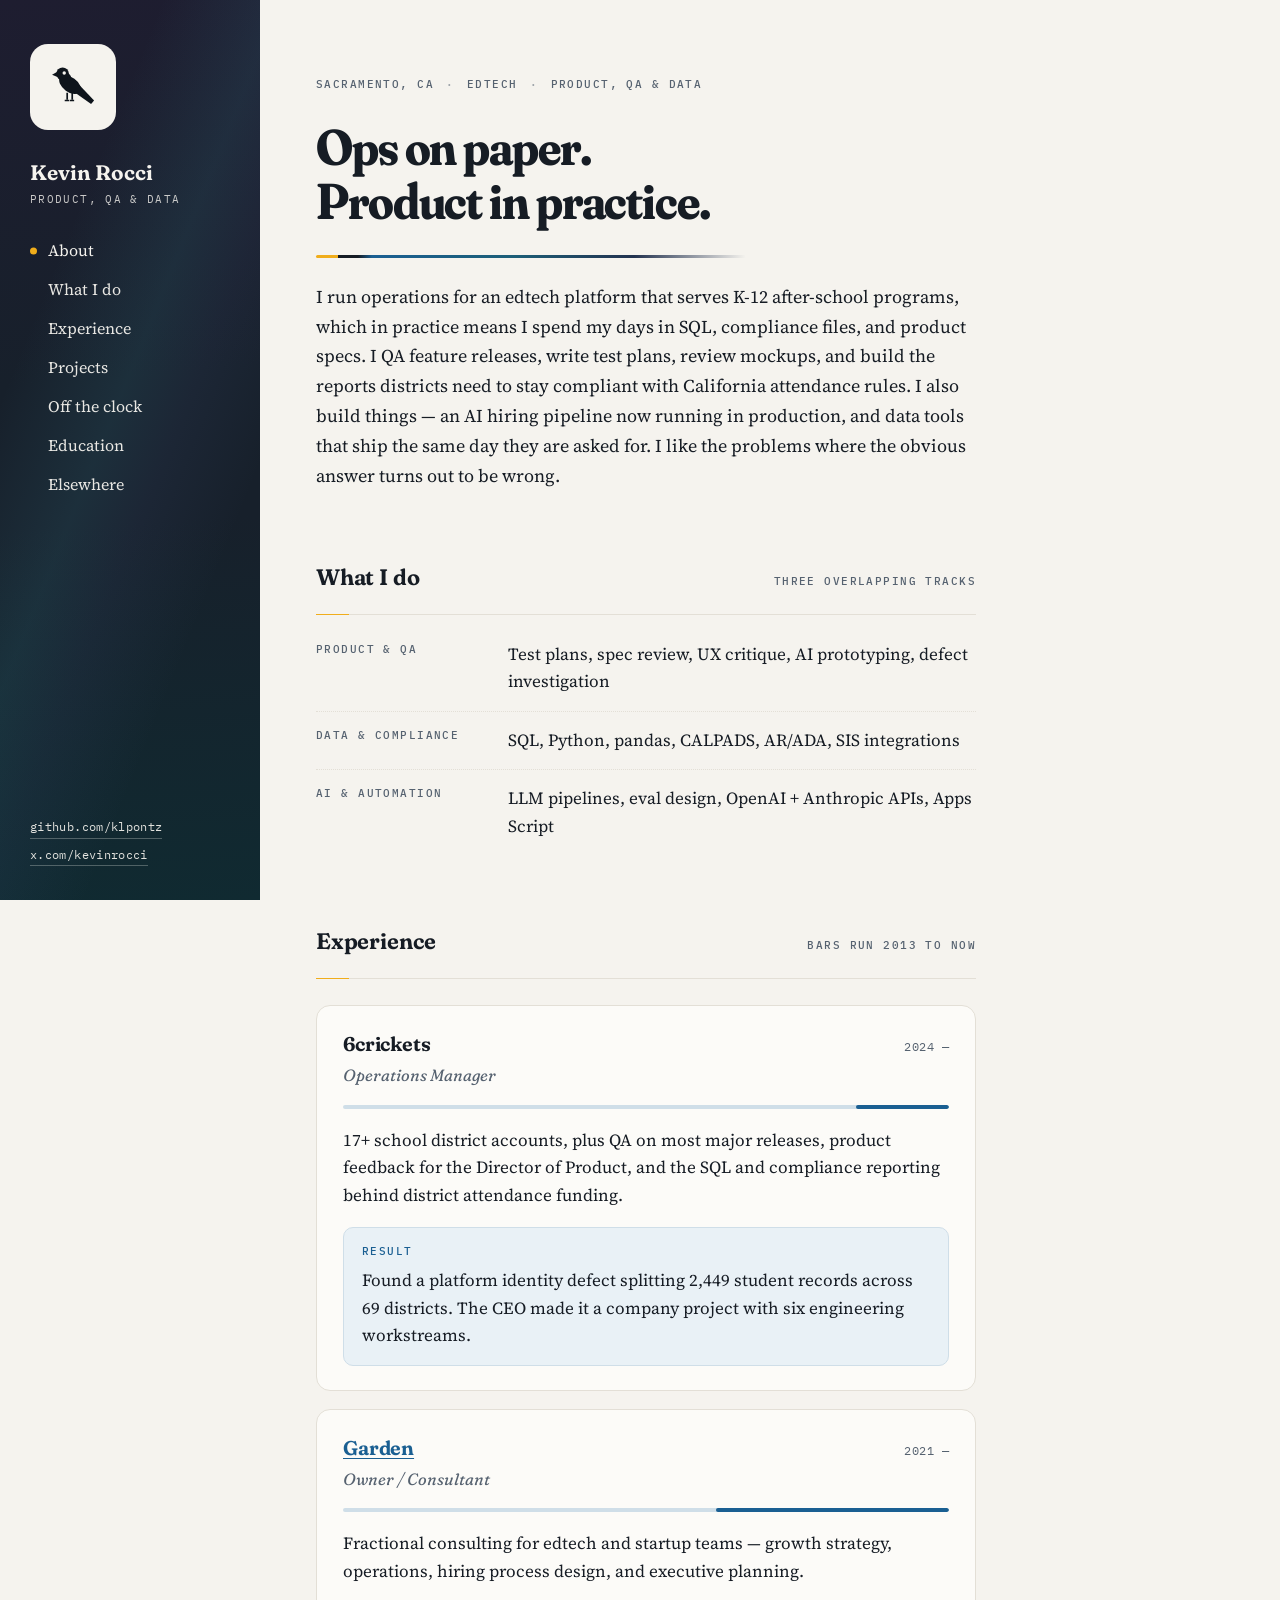
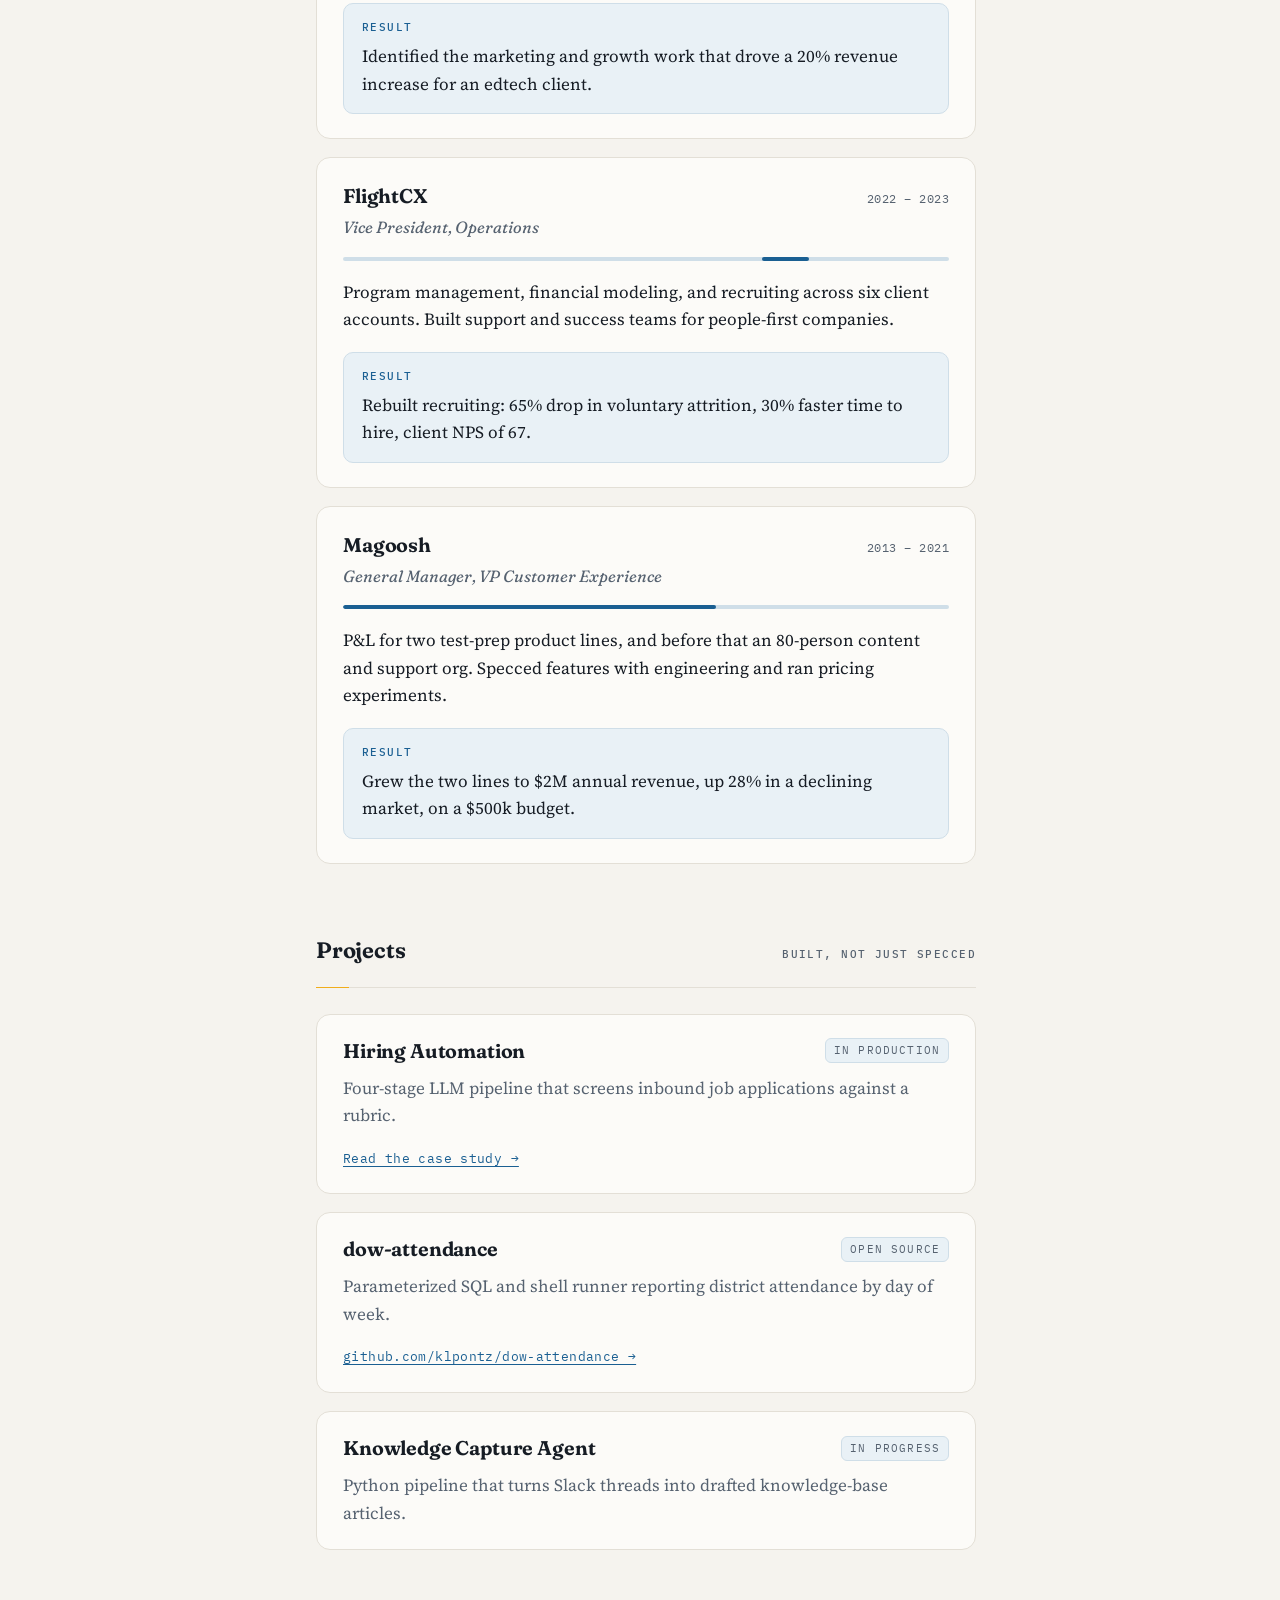
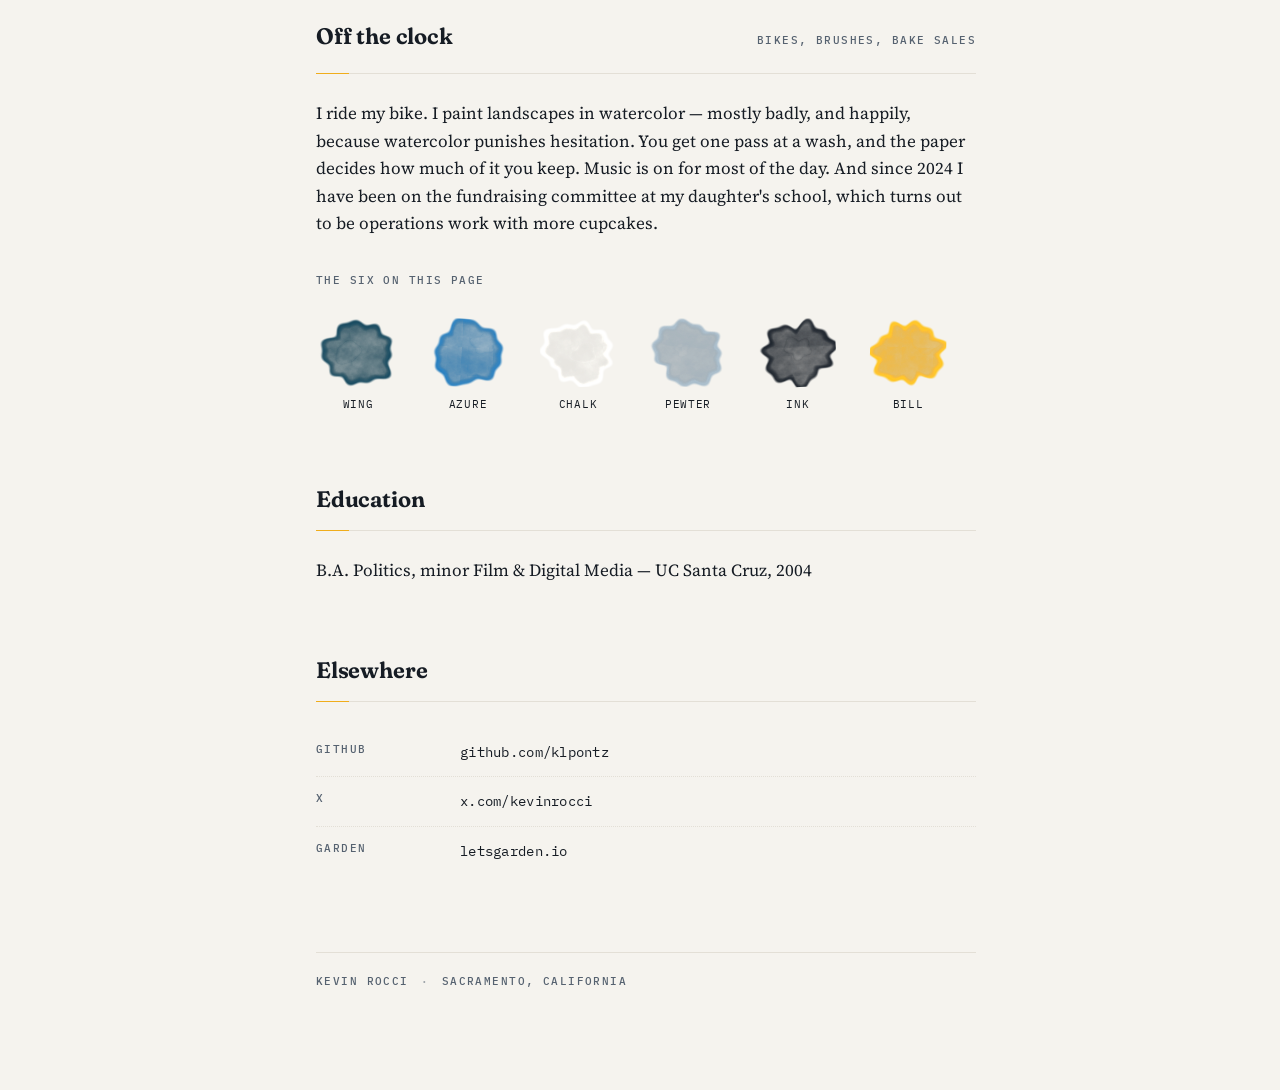
==== commit c6b8fe3f: "Mobile: collapsing top bar instead of a header that scrolls away Below 880px the rail became a block" ====
--- a/index.html
+++ b/index.html
@@ -42,7 +42,7 @@
     <div class="col">
 
       <header id="about">
-        <p class="label" style="margin:0 0 26px">Sacramento, CA &nbsp;·&nbsp; Edtech &nbsp;·&nbsp; Product, QA &amp; Data</p>
+        <p class="label" style="margin:0 0 26px">Sacramento, CA  <span class="sep">·</span>  Edtech  <span class="sep">·</span>  Product, QA &amp; Data</p>
         <h1>Ops on paper.<br>Product in practice.</h1>
         <div class="rule"></div>
         <p class="intro">I run operations for an edtech platform that serves K&#8209;12 after-school programs, which in practice means I spend my days in SQL, compliance files, and product specs. I QA feature releases, write test plans, review mockups, and build the reports districts need to stay compliant with California attendance rules. I also build things — an AI hiring pipeline now running in production, and data tools that ship the same day they are asked for. I like the problems where the obvious answer turns out to be wrong.</p>
@@ -226,7 +226,7 @@
         </div>
 
         <footer>
-          <p class="label" style="margin:0">Kevin Rocci &nbsp;·&nbsp; Sacramento, California</p>
+          <p class="label" style="margin:0">Kevin Rocci  <span class="sep">·</span>  Sacramento, California</p>
         </footer>
       </section>
 
--- a/style.css
+++ b/style.css
@@ -81,6 +81,11 @@
 a { color: var(--accent); text-decoration-thickness: 1px; text-underline-offset: 3px; }
 a:hover { color: var(--text); text-decoration-color: var(--spark); }
 :focus-visible { outline: 2px solid var(--spark); outline-offset: 3px; border-radius: 4px; }
+
+/* Separator in metadata strips. It is a word of its own, so the line
+   can break either side of it — &nbsp; on both sides glues the whole
+   strip into one token and overflows narrow screens. */
+.sep { opacity: 0.55; padding: 0 0.35em; }
 
 .label {
   font-family: var(--mono);
@@ -513,3 +518,136 @@
 @media (prefers-reduced-motion: reduce) {
   .card:hover, .chip-wrap:hover .chip, .rail:hover .monogram { transform: none; }
 }
+
+/* ------------------------------------------------------------------
+   Mobile top bar
+
+   Below 880px the rail becomes a block at the top of the page and
+   scrolls away, which left no navigation once you were reading. This
+   is the replacement: the rail still opens the page in full, and once
+   it scrolls out of reach a compact bar slides down carrying the mark,
+   the name and a menu.
+
+   It is position: fixed rather than sticky. A sticky element that
+   changes height shifts the content below it; fixed is out of flow, so
+   the bar arrives without the page moving under the reader.
+
+   Built by nav.js from the rail's own mark and links — see the note
+   there. Hidden entirely on desktop, where the rail is always present.
+   ------------------------------------------------------------------ */
+
+.topbar { display: none; }
+
+@media (max-width: 880px) {
+
+  .topbar {
+    display: block;
+    position: fixed;
+    top: 0; left: 0; right: 0;
+    z-index: 80;
+    /* Same structural colour as the rail, so the bar reads as the rail
+       arriving rather than as a second piece of furniture. */
+    background:
+      linear-gradient(112deg,
+        transparent 24%,
+        rgba(64, 148, 168, 0.14) 46%,
+        rgba(96, 122, 190, 0.08) 58%,
+        transparent 74%),
+      linear-gradient(160deg, var(--irid-violet) 0%, var(--irid-blue) 70%, var(--irid-teal) 100%);
+    background-color: var(--rail-bg);
+    color: var(--ground);
+    transform: translateY(-101%);
+    transition: transform 280ms cubic-bezier(0.4, 0, 0.2, 1);
+    box-shadow: 0 8px 24px rgba(12, 16, 22, 0.22);
+  }
+  .topbar.is-visible { transform: translateY(0); }
+
+  .topbar-row {
+    display: flex;
+    align-items: center;
+    gap: 12px;
+    padding: 9px 20px;
+  }
+
+  .topbar-mark {
+    flex: none;
+    width: 38px; height: 38px;
+    display: grid; place-items: center;
+    background: var(--ground);
+    color: var(--rail-deep);
+    border-radius: 10px;
+    text-decoration: none;
+  }
+  .topbar-mark svg { width: 25px; height: 25px; display: block; }
+
+  .topbar-name {
+    font-family: var(--display);
+    font-variation-settings: "opsz" 24, "SOFT" 60, "WONK" 1;
+    font-weight: 650;
+    font-size: 17px;
+    line-height: 1.2;
+    min-width: 0;
+    overflow: hidden;
+    text-overflow: ellipsis;
+    white-space: nowrap;
+  }
+
+  .topbar-toggle {
+    margin-left: auto;
+    flex: none;
+    /* 44px is the smallest comfortable touch target. The bars inside
+       are 18px wide; the rest is thumb room. */
+    width: 44px; height: 44px;
+    padding: 13px;
+    background: none;
+    border: 0;
+    border-radius: 9px;
+    cursor: pointer;
+    display: grid;
+    align-content: center;
+    gap: 4px;
+  }
+  .topbar-toggle span {
+    display: block;
+    height: 2px;
+    border-radius: 2px;
+    background: rgba(var(--rail-fg-rgb), 0.92);
+    transition: transform 220ms cubic-bezier(0.4, 0, 0.2, 1),
+                opacity 140ms ease;
+  }
+  .topbar.is-open .topbar-toggle span:nth-child(1) { transform: translateY(6px) rotate(45deg); }
+  .topbar.is-open .topbar-toggle span:nth-child(2) { opacity: 0; }
+  .topbar.is-open .topbar-toggle span:nth-child(3) { transform: translateY(-6px) rotate(-45deg); }
+
+  .topbar-menu {
+    max-height: 0;
+    overflow: hidden;
+    transition: max-height 280ms cubic-bezier(0.4, 0, 0.2, 1);
+  }
+  .topbar.is-open .topbar-menu {
+    max-height: 72vh;
+    overflow-y: auto;
+    border-top: 1px solid rgba(var(--rail-fg-rgb), 0.16);
+  }
+
+  .topbar-menu a {
+    display: block;
+    padding: 12px 20px;
+    font-size: 16px;
+    color: rgba(var(--rail-fg-rgb), 0.94);
+    text-decoration: none;
+    border-top: 1px solid rgba(var(--rail-fg-rgb), 0.09);
+  }
+  .topbar-menu a:first-child { border-top: none; }
+  .topbar-menu a.is-active {
+    color: var(--ground);
+    box-shadow: inset 3px 0 0 var(--spark);
+  }
+
+  /* Anchor jumps must clear the fixed bar. */
+  section, header[id] { scroll-margin-top: 68px; }
+}
+
+@media (prefers-reduced-motion: reduce) {
+  .topbar, .topbar-menu, .topbar-toggle span { transition: none !important; }
+}
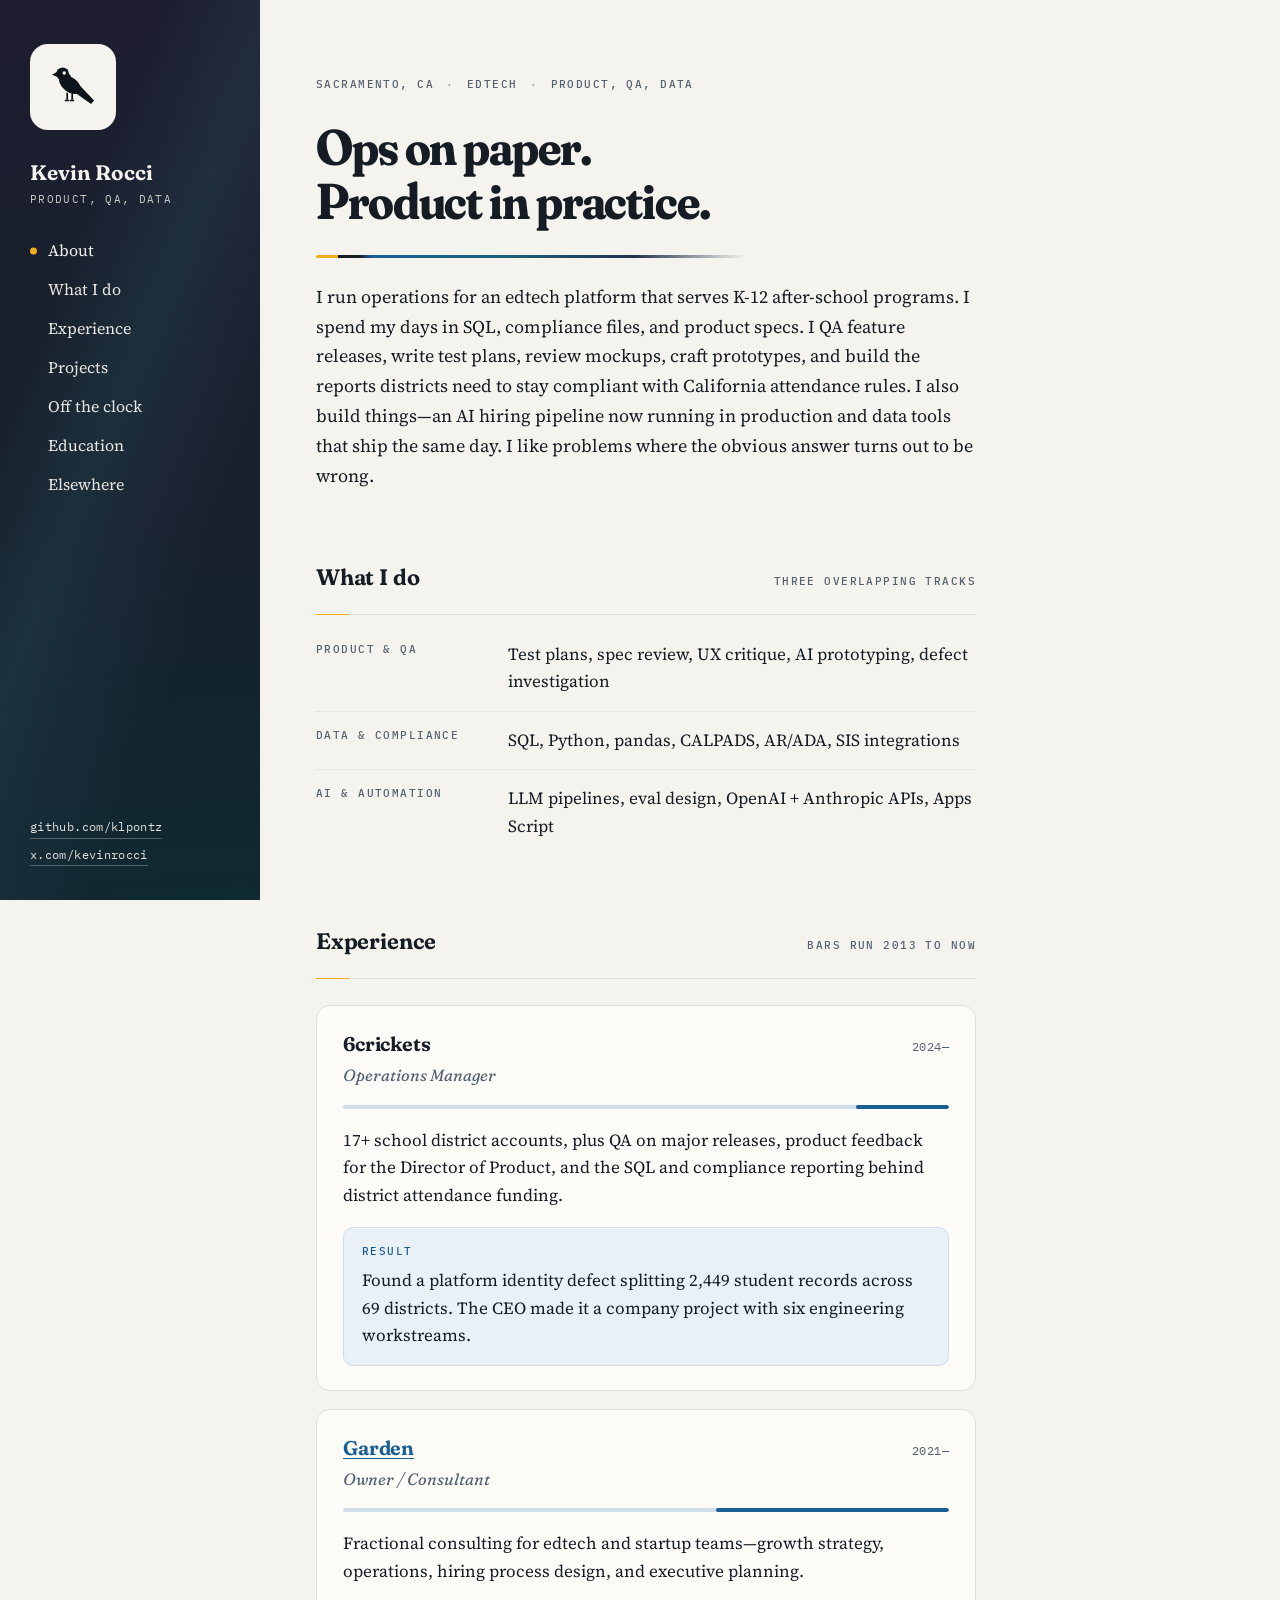
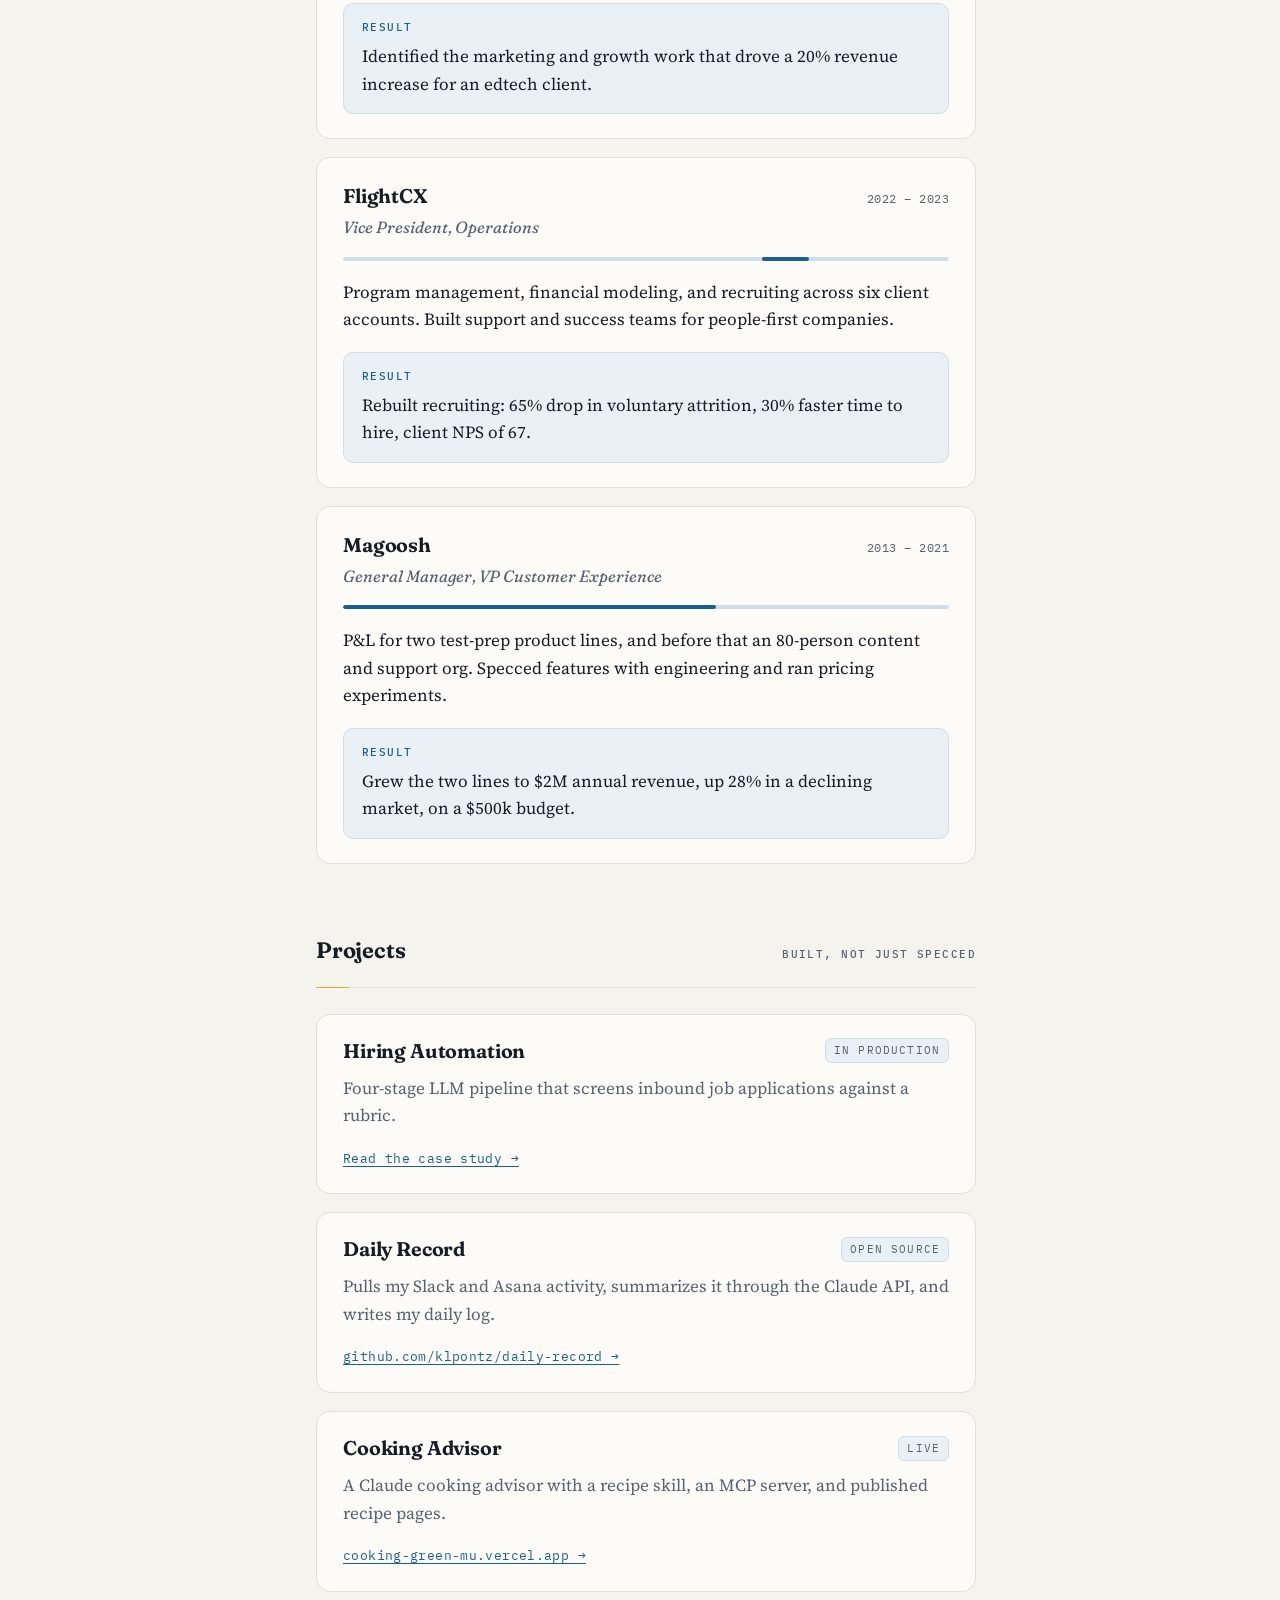
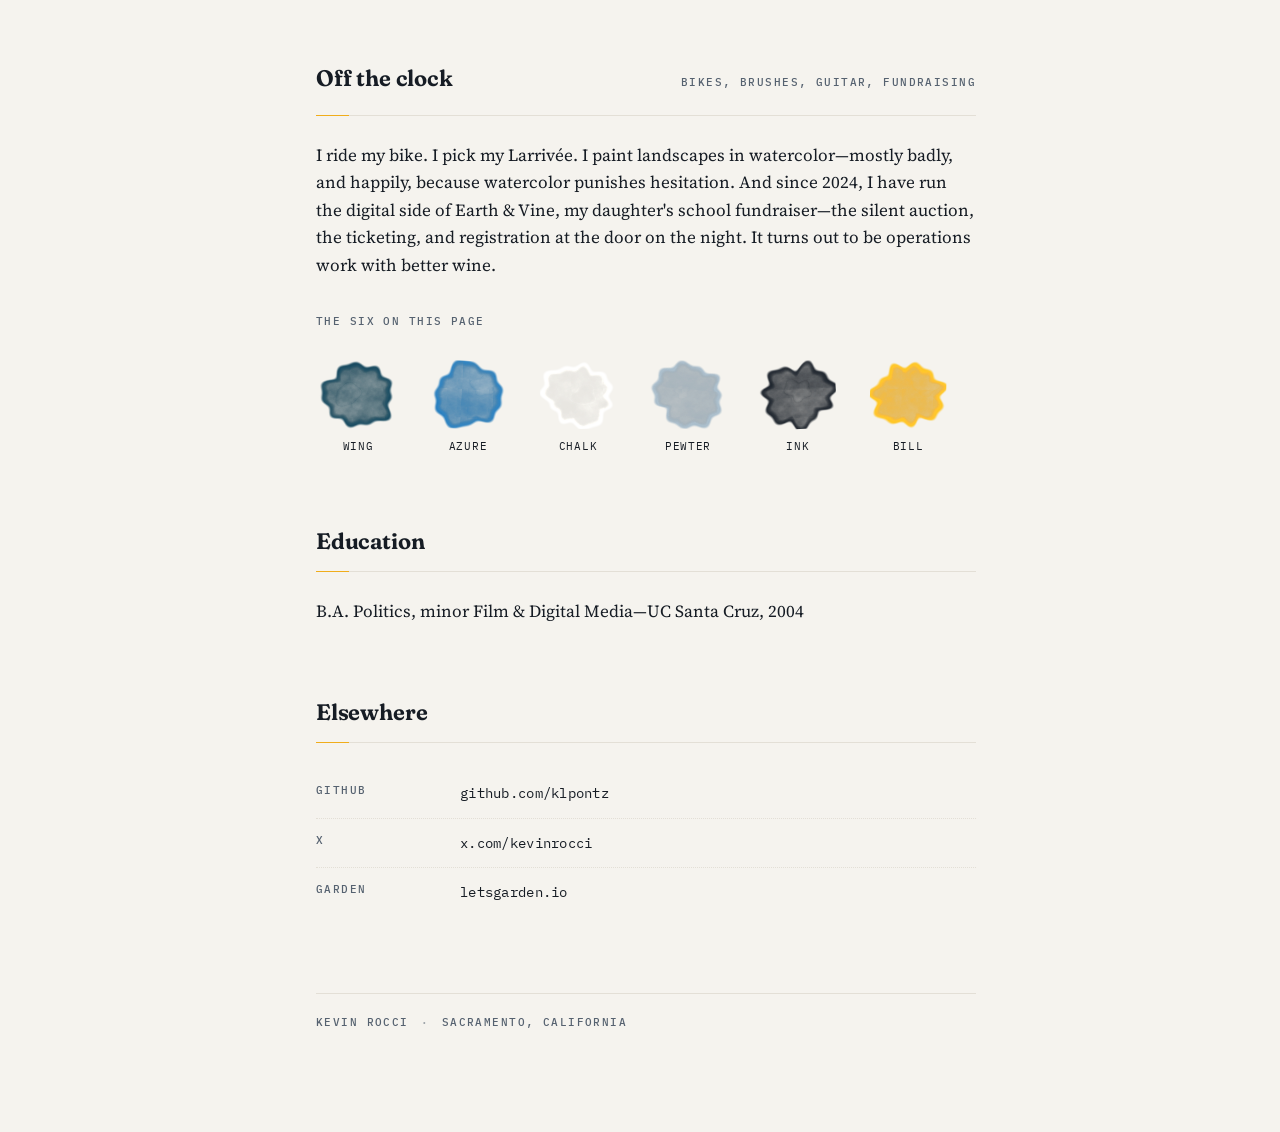
==== commit 2a39d33f: "Copy pass: intro, Off the clock, projects - Tighten intro; add prototyping to the QA/product list - " ====
--- a/index.html
+++ b/index.html
@@ -4,7 +4,7 @@
 <meta charset="utf-8">
 <meta name="viewport" content="width=device-width, initial-scale=1">
 <title>Kevin Rocci</title>
-<meta name="description" content="Kevin Rocci — product, QA and data in edtech. Sacramento, California.">
+<meta name="description" content="Kevin Rocci—product, QA, data in edtech. Sacramento, California.">
 <link rel="preconnect" href="https://fonts.googleapis.com">
 <link rel="preconnect" href="https://fonts.gstatic.com" crossorigin>
 <link rel="stylesheet" href="https://fonts.googleapis.com/css2?family=Fraunces:ital,opsz,wght,SOFT,WONK@0,9..144,300..900,0..100,0..1;1,9..144,300..900,0..100,0..1&family=Source+Serif+4:ital,opsz,wght@0,8..60,300..700;1,8..60,400..600&family=IBM+Plex+Mono:wght@400;500&display=swap">
@@ -19,7 +19,7 @@
     <div class="monogram" role="img" aria-label="Yellow-billed magpie"><svg viewBox="0 0 32 32" aria-hidden="true"> <mask id="magpie-eye"> <rect width="32" height="32" fill="#fff"/> <circle cx="10.6" cy="7.4" r="1.05" fill="#000"/> </mask> <g fill="currentColor" mask="url(#magpie-eye)"> <path d="M0 -3.0 L16.5 -1.4 L16.5 1.4 L0 3.0 Z" transform="translate(15.6 14.6) rotate(41)"/> <ellipse cx="14.2" cy="14.6" rx="7.6" ry="4.5" transform="rotate(36 14.2 14.6)"/> <ellipse cx="11.2" cy="10.6" rx="3.7" ry="3.4"/> <circle cx="9.6" cy="7.9" r="3.9"/> <path d="M6.6 6.4 L3.1 8.4 L6.8 10.0 Z"/> <path d="M11.9 19.5h1.05v4.3h-1.05z M15.0 19.4h1.05v4.4h-1.05z"/> <path d="M10.9 23.8h2.7v0.95h-2.7z M14.0 23.8h2.7v0.95h-2.7z"/> </g> </svg></div>
     <div>
       <p class="rail-name">Kevin Rocci</p>
-      <p class="rail-role">Product, QA &amp; Data</p>
+      <p class="rail-role">Product, QA, Data</p>
     </div>
 
     <nav class="nav" aria-label="Sections">
@@ -42,10 +42,10 @@
     <div class="col">
 
       <header id="about">
-        <p class="label" style="margin:0 0 26px">Sacramento, CA  <span class="sep">·</span>  Edtech  <span class="sep">·</span>  Product, QA &amp; Data</p>
+        <p class="label" style="margin:0 0 26px">Sacramento, CA  <span class="sep">·</span>  Edtech  <span class="sep">·</span>  Product, QA, Data</p>
         <h1>Ops on paper.<br>Product in practice.</h1>
         <div class="rule"></div>
-        <p class="intro">I run operations for an edtech platform that serves K&#8209;12 after-school programs, which in practice means I spend my days in SQL, compliance files, and product specs. I QA feature releases, write test plans, review mockups, and build the reports districts need to stay compliant with California attendance rules. I also build things — an AI hiring pipeline now running in production, and data tools that ship the same day they are asked for. I like the problems where the obvious answer turns out to be wrong.</p>
+        <p class="intro">I run operations for an edtech platform that serves K&#8209;12 after-school programs. I spend my days in SQL, compliance files, and product specs. I QA feature releases, write test plans, review mockups, craft prototypes, and build the reports districts need to stay compliant with California attendance rules. I also build things—an AI hiring pipeline now running in production and data tools that ship the same day. I like problems where the obvious answer turns out to be wrong.</p>
       </header>
 
       <section id="what-i-do">
@@ -83,10 +83,10 @@
                 <h3>6crickets</h3>
                 <p class="binomial">Operations Manager</p>
               </div>
-              <span class="when">2024 —</span>
+              <span class="when">2024—</span>
             </div>
             <div class="span"><i style="--a:84.6%; --w:15.4%"></i></div>
-            <p class="did">17+ school district accounts, plus QA on most major releases, product feedback for the Director of Product, and the SQL and compliance reporting behind district attendance funding.</p>
+            <p class="did">17+ school district accounts, plus QA on major releases, product feedback for the Director of Product, and the SQL and compliance reporting behind district attendance funding.</p>
             <div class="note">
               <span class="label">Result</span>
               <p>Found a platform identity defect splitting 2,449 student records across 69 districts. The CEO made it a company project with six engineering workstreams.</p>
@@ -99,10 +99,10 @@
                 <h3><a href="https://letsgarden.io/">Garden</a></h3>
                 <p class="binomial">Owner / Consultant</p>
               </div>
-              <span class="when">2021 —</span>
+              <span class="when">2021—</span>
             </div>
             <div class="span"><i style="--a:61.5%; --w:38.5%"></i></div>
-            <p class="did">Fractional consulting for edtech and startup teams — growth strategy, operations, hiring process design, and executive planning.</p>
+            <p class="did">Fractional consulting for edtech and startup teams—growth strategy, operations, hiring process design, and executive planning.</p>
             <div class="note">
               <span class="label">Result</span>
               <p>Identified the marketing and growth work that drove a 20% revenue increase for an edtech client.</p>
@@ -163,19 +163,20 @@
 
           <article class="card">
             <div class="card-head">
-              <h3>dow-attendance</h3>
+              <h3>Daily Record</h3>
               <span class="tag">Open source</span>
             </div>
-            <p class="did">Parameterized SQL and shell runner reporting district attendance by day of week.</p>
-            <p class="go-row"><a class="go" href="https://github.com/klpontz/dow-attendance">github.com/klpontz/dow-attendance &rarr;</a></p>
-          </article>
-
-          <article class="card">
-            <div class="card-head">
-              <h3>Knowledge Capture Agent</h3>
-              <span class="tag">In progress</span>
-            </div>
-            <p class="did">Python pipeline that turns Slack threads into drafted knowledge-base articles.</p>
+            <p class="did">Pulls my Slack and Asana activity, summarizes it through the Claude API, and writes my daily log.</p>
+            <p class="go-row"><a class="go" href="https://github.com/klpontz/daily-record">github.com/klpontz/daily-record &rarr;</a></p>
+          </article>
+
+          <article class="card">
+            <div class="card-head">
+              <h3>Cooking Advisor</h3>
+              <span class="tag">Live</span>
+            </div>
+            <p class="did">A Claude cooking advisor with a recipe skill, an MCP server, and published recipe pages.</p>
+            <p class="go-row"><a class="go" href="https://cooking-green-mu.vercel.app">cooking-green-mu.vercel.app &rarr;</a></p>
           </article>
 
         </div>
@@ -184,9 +185,9 @@
       <section id="off-the-clock">
         <div class="sec-head">
           <h2>Off the clock</h2>
-          <p class="label">Bikes, brushes, bake sales</p>
-        </div>
-        <p style="margin:0">I ride my bike. I paint landscapes in watercolor — mostly badly, and happily, because watercolor punishes hesitation. You get one pass at a wash, and the paper decides how much of it you keep. Music is on for most of the day. And since 2024 I have been on the fundraising committee at my daughter's school, which turns out to be operations work with more cupcakes.</p>
+          <p class="label">Bikes, brushes, guitar, fundraising</p>
+        </div>
+        <p style="margin:0">I ride my bike. I pick my Larriv&eacute;e. I paint landscapes in watercolor&mdash;mostly badly, and happily, because watercolor punishes hesitation. And since 2024, I have run the digital side of Earth &amp; Vine, my daughter's school fundraiser&mdash;the silent auction, the ticketing, and registration at the door on the night. It turns out to be operations work with better wine.</p>
 
         <p class="label" style="margin:34px 0 0">The six on this page</p>
         <div class="swatches">
@@ -203,7 +204,7 @@
         <div class="sec-head">
           <h2>Education</h2>
         </div>
-        <p style="margin:0">B.A. Politics, minor Film &amp; Digital Media — UC Santa Cruz, 2004</p>
+        <p style="margin:0">B.A. Politics, minor Film &amp; Digital Media—UC Santa Cruz, 2004</p>
       </section>
 
       <section id="elsewhere">
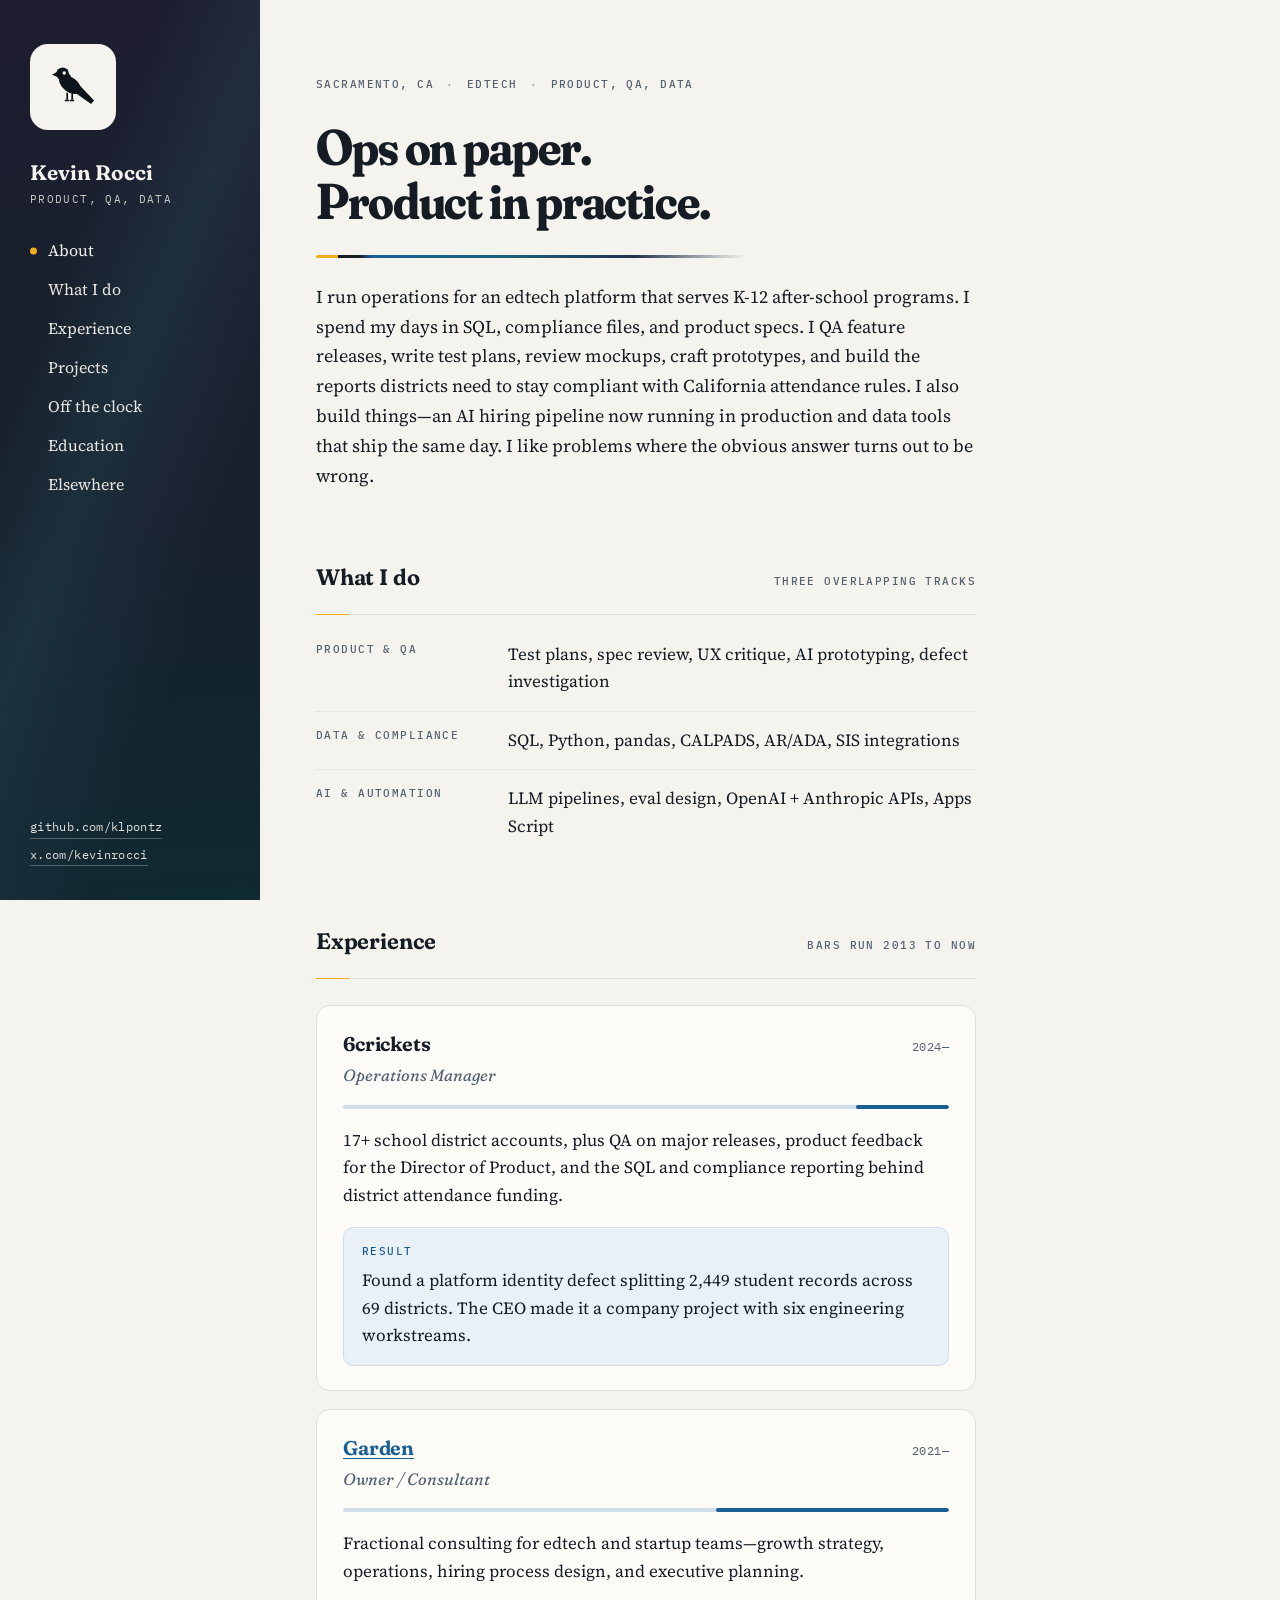
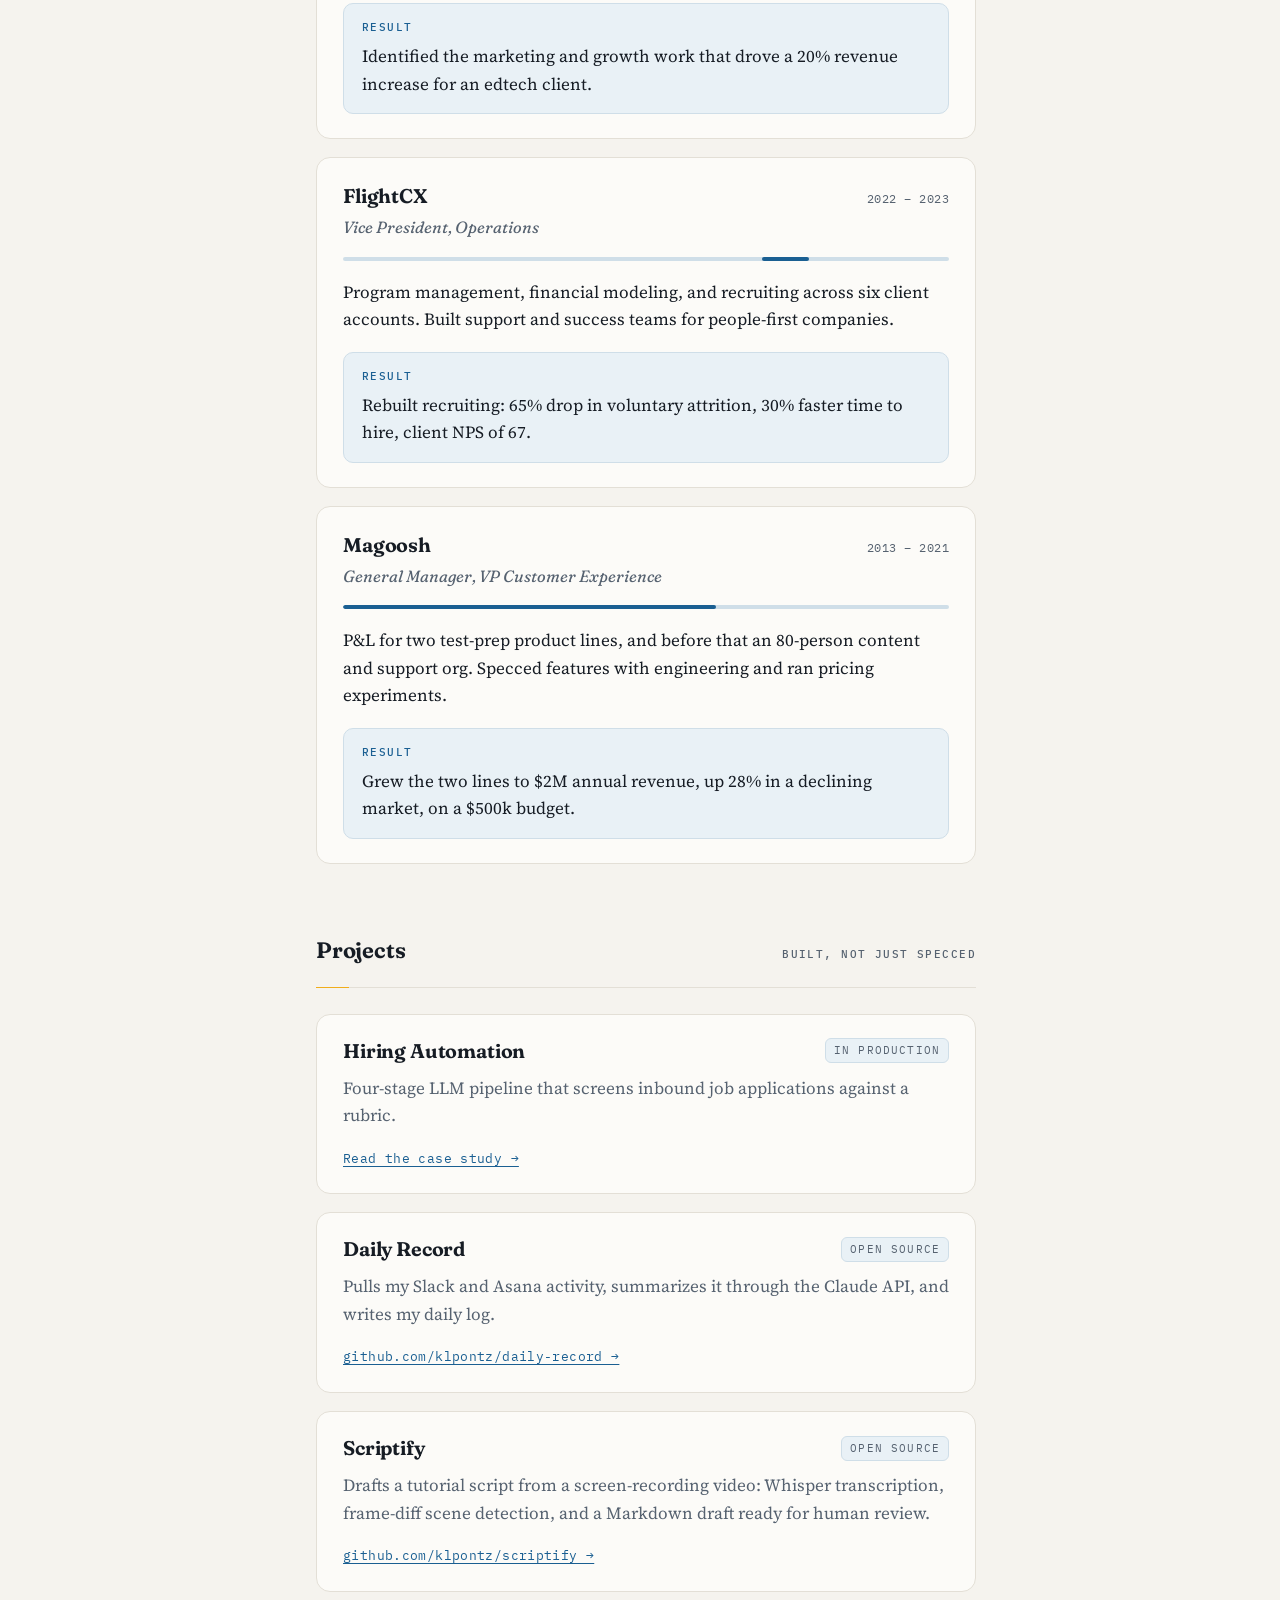
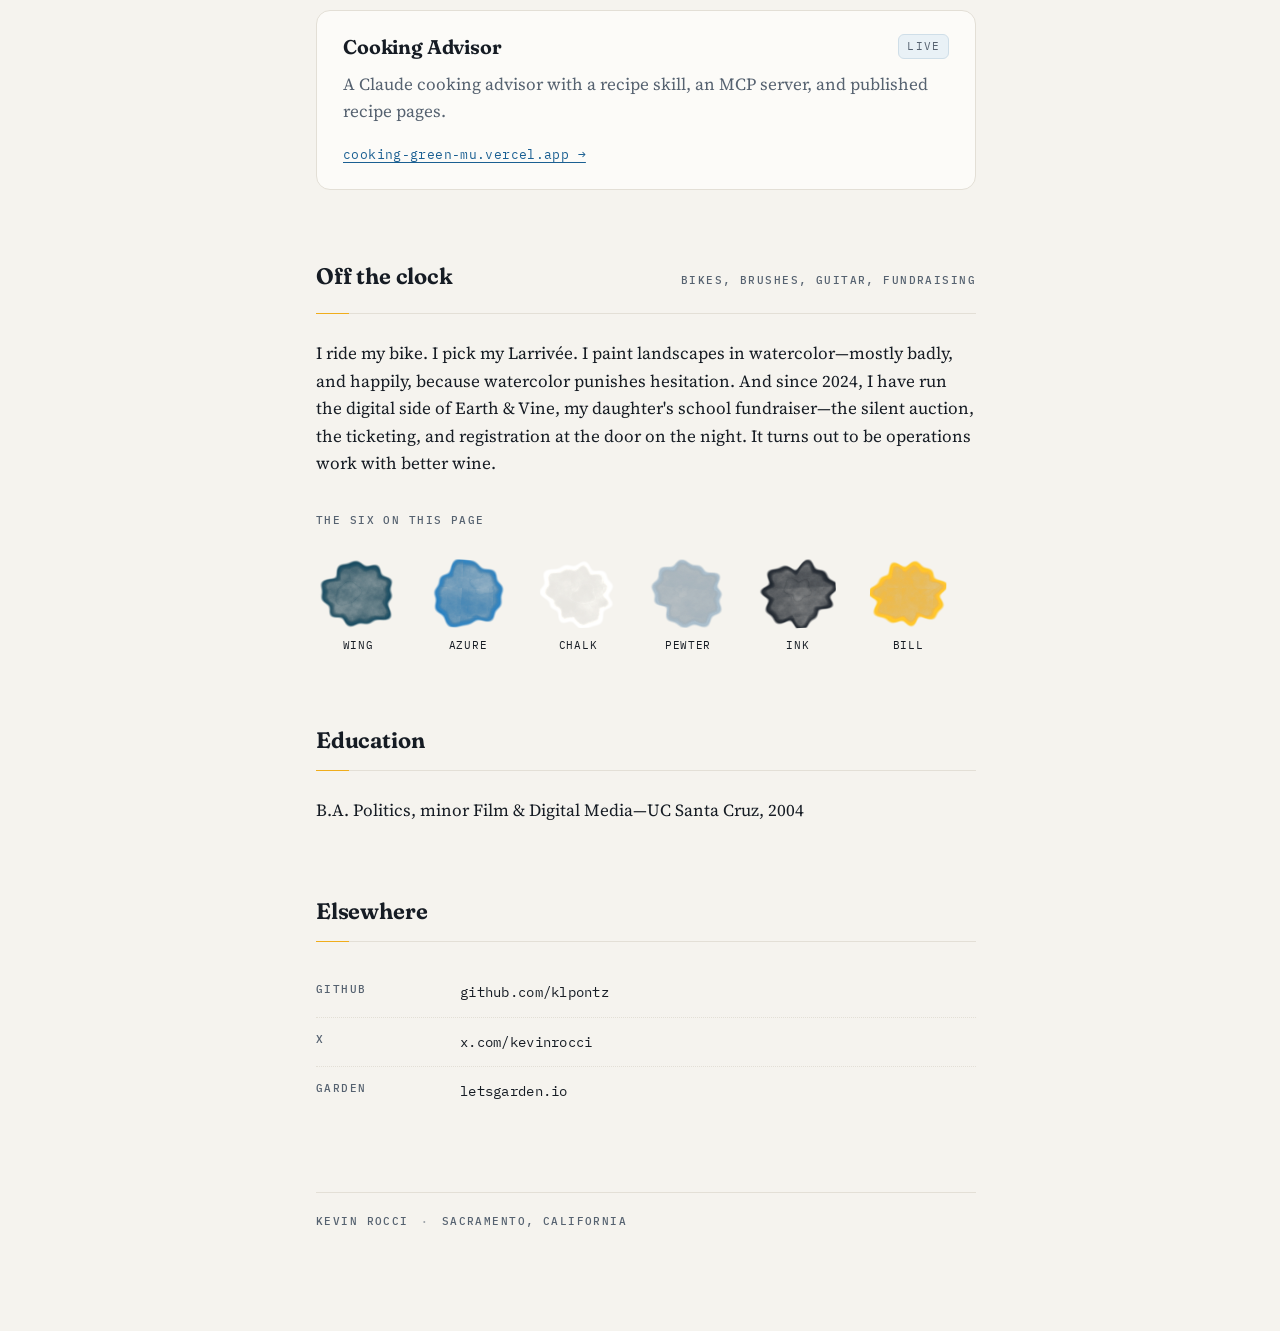
==== commit c66d7aa1: "Add Scriptify to Projects section Open-source tool that drafts a tutorial script from a screen-recor" ====
--- a/index.html
+++ b/index.html
@@ -172,6 +172,15 @@
 
           <article class="card">
             <div class="card-head">
+              <h3>Scriptify</h3>
+              <span class="tag">Open source</span>
+            </div>
+            <p class="did">Drafts a tutorial script from a screen-recording video: Whisper transcription, frame-diff scene detection, and a Markdown draft ready for human review.</p>
+            <p class="go-row"><a class="go" href="https://github.com/klpontz/scriptify">github.com/klpontz/scriptify &rarr;</a></p>
+          </article>
+
+          <article class="card">
+            <div class="card-head">
               <h3>Cooking Advisor</h3>
               <span class="tag">Live</span>
             </div>
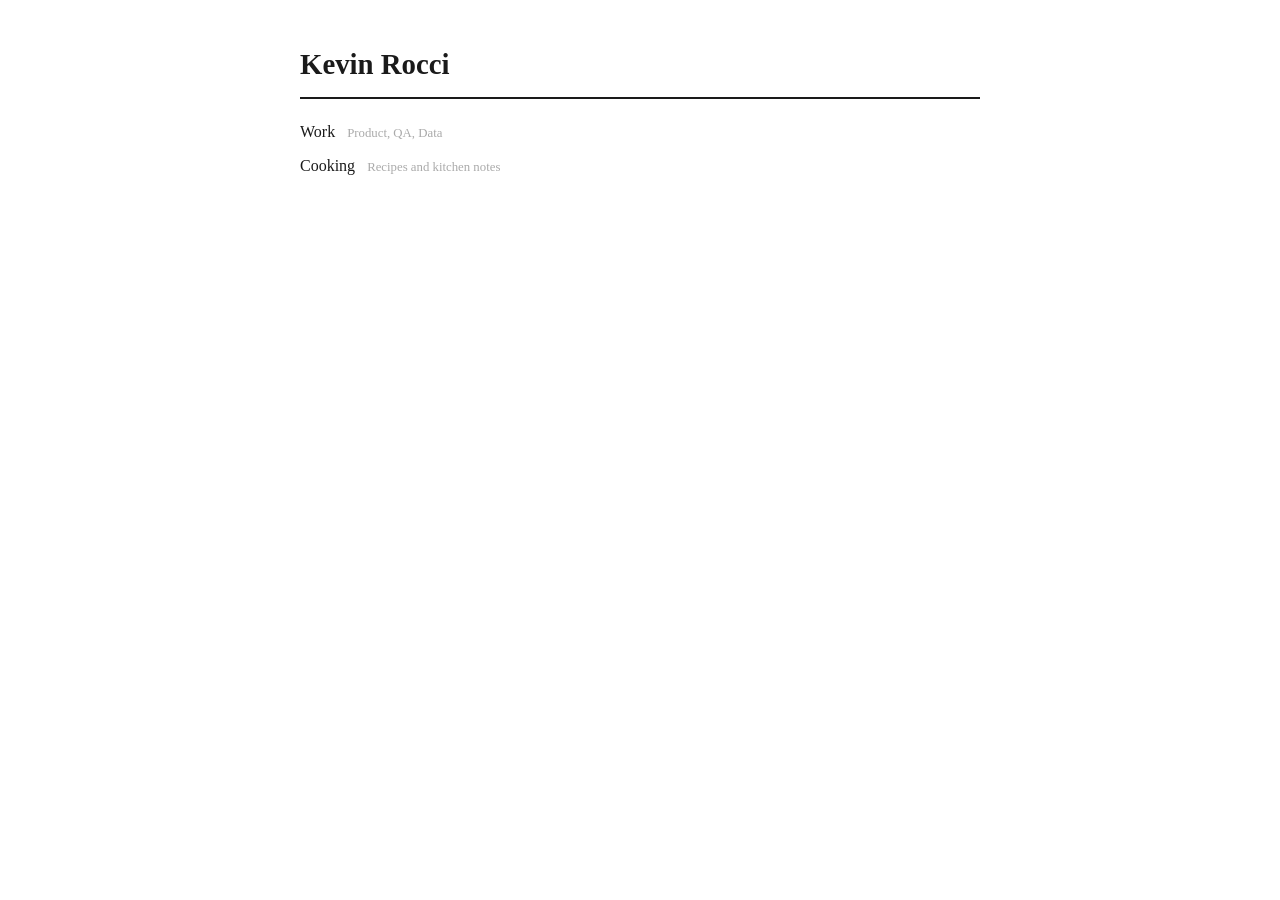
==== commit 32b76dc8: "Landing page at /, professional site moves to /work/ Root becomes a plain two-link landing page in t" ====
--- a/index.html
+++ b/index.html
@@ -1,249 +1,27 @@
-<!doctype html>
+<!DOCTYPE html>
 <html lang="en">
 <head>
-<meta charset="utf-8">
-<meta name="viewport" content="width=device-width, initial-scale=1">
-<title>Kevin Rocci</title>
-<meta name="description" content="Kevin Rocci—product, QA, data in edtech. Sacramento, California.">
-<link rel="preconnect" href="https://fonts.googleapis.com">
-<link rel="preconnect" href="https://fonts.gstatic.com" crossorigin>
-<link rel="stylesheet" href="https://fonts.googleapis.com/css2?family=Fraunces:ital,opsz,wght,SOFT,WONK@0,9..144,300..900,0..100,0..1;1,9..144,300..900,0..100,0..1&family=Source+Serif+4:ital,opsz,wght@0,8..60,300..700;1,8..60,400..600&family=IBM+Plex+Mono:wght@400;500&display=swap">
-<link rel="icon" href="favicon.svg" type="image/svg+xml">
-<link rel="stylesheet" href="style.css">
+  <meta charset="UTF-8">
+  <meta name="viewport" content="width=device-width, initial-scale=1.0">
+  <meta name="description" content="Kevin Rocci — work and cooking.">
+  <title>Kevin Rocci</title>
+  <link rel="icon" href="favicon.svg" type="image/svg+xml">
+  <style>
+    body { font-family: Georgia, serif; max-width: 680px; margin: 40px auto; padding: 0 20px; color: #1a1a1a; line-height: 1.7; }
+    h1 { font-size: 1.8rem; border-bottom: 2px solid #1a1a1a; padding-bottom: 8px; }
+    ul { list-style: none; padding: 0; }
+    ul li { margin-bottom: 0.4rem; }
+    ul li a { color: #1a1a1a; text-decoration: none; }
+    ul li a:hover { text-decoration: underline; }
+    .meta { font-size: 0.8rem; color: #aaa; margin-left: 0.75rem; }
+  </style>
 </head>
-<body class="home">
+<body>
+  <h1>Kevin Rocci</h1>
 
-<div class="shell">
-
-  <aside class="rail">
-    <div class="monogram" role="img" aria-label="Yellow-billed magpie"><svg viewBox="0 0 32 32" aria-hidden="true"> <mask id="magpie-eye"> <rect width="32" height="32" fill="#fff"/> <circle cx="10.6" cy="7.4" r="1.05" fill="#000"/> </mask> <g fill="currentColor" mask="url(#magpie-eye)"> <path d="M0 -3.0 L16.5 -1.4 L16.5 1.4 L0 3.0 Z" transform="translate(15.6 14.6) rotate(41)"/> <ellipse cx="14.2" cy="14.6" rx="7.6" ry="4.5" transform="rotate(36 14.2 14.6)"/> <ellipse cx="11.2" cy="10.6" rx="3.7" ry="3.4"/> <circle cx="9.6" cy="7.9" r="3.9"/> <path d="M6.6 6.4 L3.1 8.4 L6.8 10.0 Z"/> <path d="M11.9 19.5h1.05v4.3h-1.05z M15.0 19.4h1.05v4.4h-1.05z"/> <path d="M10.9 23.8h2.7v0.95h-2.7z M14.0 23.8h2.7v0.95h-2.7z"/> </g> </svg></div>
-    <div>
-      <p class="rail-name">Kevin Rocci</p>
-      <p class="rail-role">Product, QA, Data</p>
-    </div>
-
-    <nav class="nav" aria-label="Sections">
-      <a href="#about">About</a>
-      <a href="#what-i-do">What I do</a>
-      <a href="#experience">Experience</a>
-      <a href="#projects">Projects</a>
-      <a href="#off-the-clock">Off the clock</a>
-      <a href="#education">Education</a>
-      <a href="#elsewhere">Elsewhere</a>
-    </nav>
-
-    <div class="rail-foot">
-      <a href="https://github.com/klpontz">github.com/klpontz</a>
-      <a href="https://x.com/kevinrocci">x.com/kevinrocci</a>
-    </div>
-  </aside>
-
-  <main>
-    <div class="col">
-
-      <header id="about">
-        <p class="label" style="margin:0 0 26px">Sacramento, CA  <span class="sep">·</span>  Edtech  <span class="sep">·</span>  Product, QA, Data</p>
-        <h1>Ops on paper.<br>Product in practice.</h1>
-        <div class="rule"></div>
-        <p class="intro">I run operations for an edtech platform that serves K&#8209;12 after-school programs. I spend my days in SQL, compliance files, and product specs. I QA feature releases, write test plans, review mockups, craft prototypes, and build the reports districts need to stay compliant with California attendance rules. I also build things—an AI hiring pipeline now running in production and data tools that ship the same day. I like problems where the obvious answer turns out to be wrong.</p>
-      </header>
-
-      <section id="what-i-do">
-        <div class="sec-head">
-          <h2>What I do</h2>
-          <p class="label">Three overlapping tracks</p>
-        </div>
-        <dl class="skills">
-          <div class="skill">
-            <dt class="label">Product &amp; QA</dt>
-            <dd>Test plans, spec review, UX critique, AI prototyping, defect investigation</dd>
-          </div>
-          <div class="skill">
-            <dt class="label">Data &amp; Compliance</dt>
-            <dd>SQL, Python, pandas, CALPADS, AR/ADA, SIS integrations</dd>
-          </div>
-          <div class="skill">
-            <dt class="label">AI &amp; Automation</dt>
-            <dd>LLM pipelines, eval design, OpenAI + Anthropic APIs, Apps Script</dd>
-          </div>
-        </dl>
-      </section>
-
-      <section id="experience">
-        <div class="sec-head">
-          <h2>Experience</h2>
-          <p class="label">Bars run 2013 to now</p>
-        </div>
-
-        <div class="cards">
-
-          <article class="card">
-            <div class="card-head">
-              <div>
-                <h3>6crickets</h3>
-                <p class="binomial">Operations Manager</p>
-              </div>
-              <span class="when">2024—</span>
-            </div>
-            <div class="span"><i style="--a:84.6%; --w:15.4%"></i></div>
-            <p class="did">17+ school district accounts, plus QA on major releases, product feedback for the Director of Product, and the SQL and compliance reporting behind district attendance funding.</p>
-            <div class="note">
-              <span class="label">Result</span>
-              <p>Found a platform identity defect splitting 2,449 student records across 69 districts. The CEO made it a company project with six engineering workstreams.</p>
-            </div>
-          </article>
-
-          <article class="card">
-            <div class="card-head">
-              <div>
-                <h3><a href="https://letsgarden.io/">Garden</a></h3>
-                <p class="binomial">Owner / Consultant</p>
-              </div>
-              <span class="when">2021—</span>
-            </div>
-            <div class="span"><i style="--a:61.5%; --w:38.5%"></i></div>
-            <p class="did">Fractional consulting for edtech and startup teams—growth strategy, operations, hiring process design, and executive planning.</p>
-            <div class="note">
-              <span class="label">Result</span>
-              <p>Identified the marketing and growth work that drove a 20% revenue increase for an edtech client.</p>
-            </div>
-          </article>
-
-          <article class="card">
-            <div class="card-head">
-              <div>
-                <h3>FlightCX</h3>
-                <p class="binomial">Vice President, Operations</p>
-              </div>
-              <span class="when">2022 – 2023</span>
-            </div>
-            <div class="span"><i style="--a:69.2%; --w:7.7%"></i></div>
-            <p class="did">Program management, financial modeling, and recruiting across six client accounts. Built support and success teams for people-first companies.</p>
-            <div class="note">
-              <span class="label">Result</span>
-              <p>Rebuilt recruiting: 65% drop in voluntary attrition, 30% faster time to hire, client NPS of 67.</p>
-            </div>
-          </article>
-
-          <article class="card">
-            <div class="card-head">
-              <div>
-                <h3>Magoosh</h3>
-                <p class="binomial">General Manager, VP Customer Experience</p>
-              </div>
-              <span class="when">2013 – 2021</span>
-            </div>
-            <div class="span"><i style="--a:0%; --w:61.5%"></i></div>
-            <p class="did">P&amp;L for two test-prep product lines, and before that an 80-person content and support org. Specced features with engineering and ran pricing experiments.</p>
-            <div class="note">
-              <span class="label">Result</span>
-              <p>Grew the two lines to $2M annual revenue, up 28% in a declining market, on a $500k budget.</p>
-            </div>
-          </article>
-
-        </div>
-      </section>
-
-      <section id="projects">
-        <div class="sec-head">
-          <h2>Projects</h2>
-          <p class="label">Built, not just specced</p>
-        </div>
-
-        <div class="cards proj">
-
-          <article class="card">
-            <div class="card-head">
-              <h3>Hiring Automation</h3>
-              <span class="tag">In production</span>
-            </div>
-            <p class="did">Four-stage LLM pipeline that screens inbound job applications against a rubric.</p>
-            <p class="go-row"><a class="go" href="work/hiring-automation/">Read the case study &rarr;</a></p>
-          </article>
-
-          <article class="card">
-            <div class="card-head">
-              <h3>Daily Record</h3>
-              <span class="tag">Open source</span>
-            </div>
-            <p class="did">Pulls my Slack and Asana activity, summarizes it through the Claude API, and writes my daily log.</p>
-            <p class="go-row"><a class="go" href="https://github.com/klpontz/daily-record">github.com/klpontz/daily-record &rarr;</a></p>
-          </article>
-
-          <article class="card">
-            <div class="card-head">
-              <h3>Scriptify</h3>
-              <span class="tag">Open source</span>
-            </div>
-            <p class="did">Drafts a tutorial script from a screen-recording video: Whisper transcription, frame-diff scene detection, and a Markdown draft ready for human review.</p>
-            <p class="go-row"><a class="go" href="https://github.com/klpontz/scriptify">github.com/klpontz/scriptify &rarr;</a></p>
-          </article>
-
-          <article class="card">
-            <div class="card-head">
-              <h3>Cooking Advisor</h3>
-              <span class="tag">Live</span>
-            </div>
-            <p class="did">A Claude cooking advisor with a recipe skill, an MCP server, and published recipe pages.</p>
-            <p class="go-row"><a class="go" href="https://cooking-green-mu.vercel.app">cooking-green-mu.vercel.app &rarr;</a></p>
-          </article>
-
-        </div>
-      </section>
-
-      <section id="off-the-clock">
-        <div class="sec-head">
-          <h2>Off the clock</h2>
-          <p class="label">Bikes, brushes, guitar, fundraising</p>
-        </div>
-        <p style="margin:0">I ride my bike. I pick my Larriv&eacute;e. I paint landscapes in watercolor&mdash;mostly badly, and happily, because watercolor punishes hesitation. And since 2024, I have run the digital side of Earth &amp; Vine, my daughter's school fundraiser&mdash;the silent auction, the ticketing, and registration at the door on the night. It turns out to be operations work with better wine.</p>
-
-        <p class="label" style="margin:34px 0 0">The six on this page</p>
-        <div class="swatches">
-          <div class="chip-wrap"><div class="chip c1"></div><span class="chip-name">Wing</span></div>
-          <div class="chip-wrap"><div class="chip c2"></div><span class="chip-name">Azure</span></div>
-          <div class="chip-wrap"><div class="chip c3"></div><span class="chip-name">Chalk</span></div>
-          <div class="chip-wrap"><div class="chip c4"></div><span class="chip-name">Pewter</span></div>
-          <div class="chip-wrap"><div class="chip c5"></div><span class="chip-name">Ink</span></div>
-          <div class="chip-wrap"><div class="chip c6"></div><span class="chip-name">Bill</span></div>
-        </div>
-      </section>
-
-      <section id="education">
-        <div class="sec-head">
-          <h2>Education</h2>
-        </div>
-        <p style="margin:0">B.A. Politics, minor Film &amp; Digital Media—UC Santa Cruz, 2004</p>
-      </section>
-
-      <section id="elsewhere">
-        <div class="sec-head">
-          <h2>Elsewhere</h2>
-        </div>
-        <div class="links">
-          <a href="https://github.com/klpontz">
-            <span class="label">GitHub</span>
-            <span class="dest">github.com/klpontz</span>
-          </a>
-          <a href="https://x.com/kevinrocci">
-            <span class="label">X</span>
-            <span class="dest">x.com/kevinrocci</span>
-          </a>
-          <a href="https://letsgarden.io/">
-            <span class="label">Garden</span>
-            <span class="dest">letsgarden.io</span>
-          </a>
-        </div>
-
-        <footer>
-          <p class="label" style="margin:0">Kevin Rocci  <span class="sep">·</span>  Sacramento, California</p>
-        </footer>
-      </section>
-
-    </div>
-  </main>
-</div>
-
-<script src="nav.js"></script>
+  <ul>
+    <li><a href="work/">Work</a><span class="meta">Product, QA, Data</span></li>
+    <li><a href="cooking/">Cooking</a><span class="meta">Recipes and kitchen notes</span></li>
+  </ul>
 </body>
 </html>
